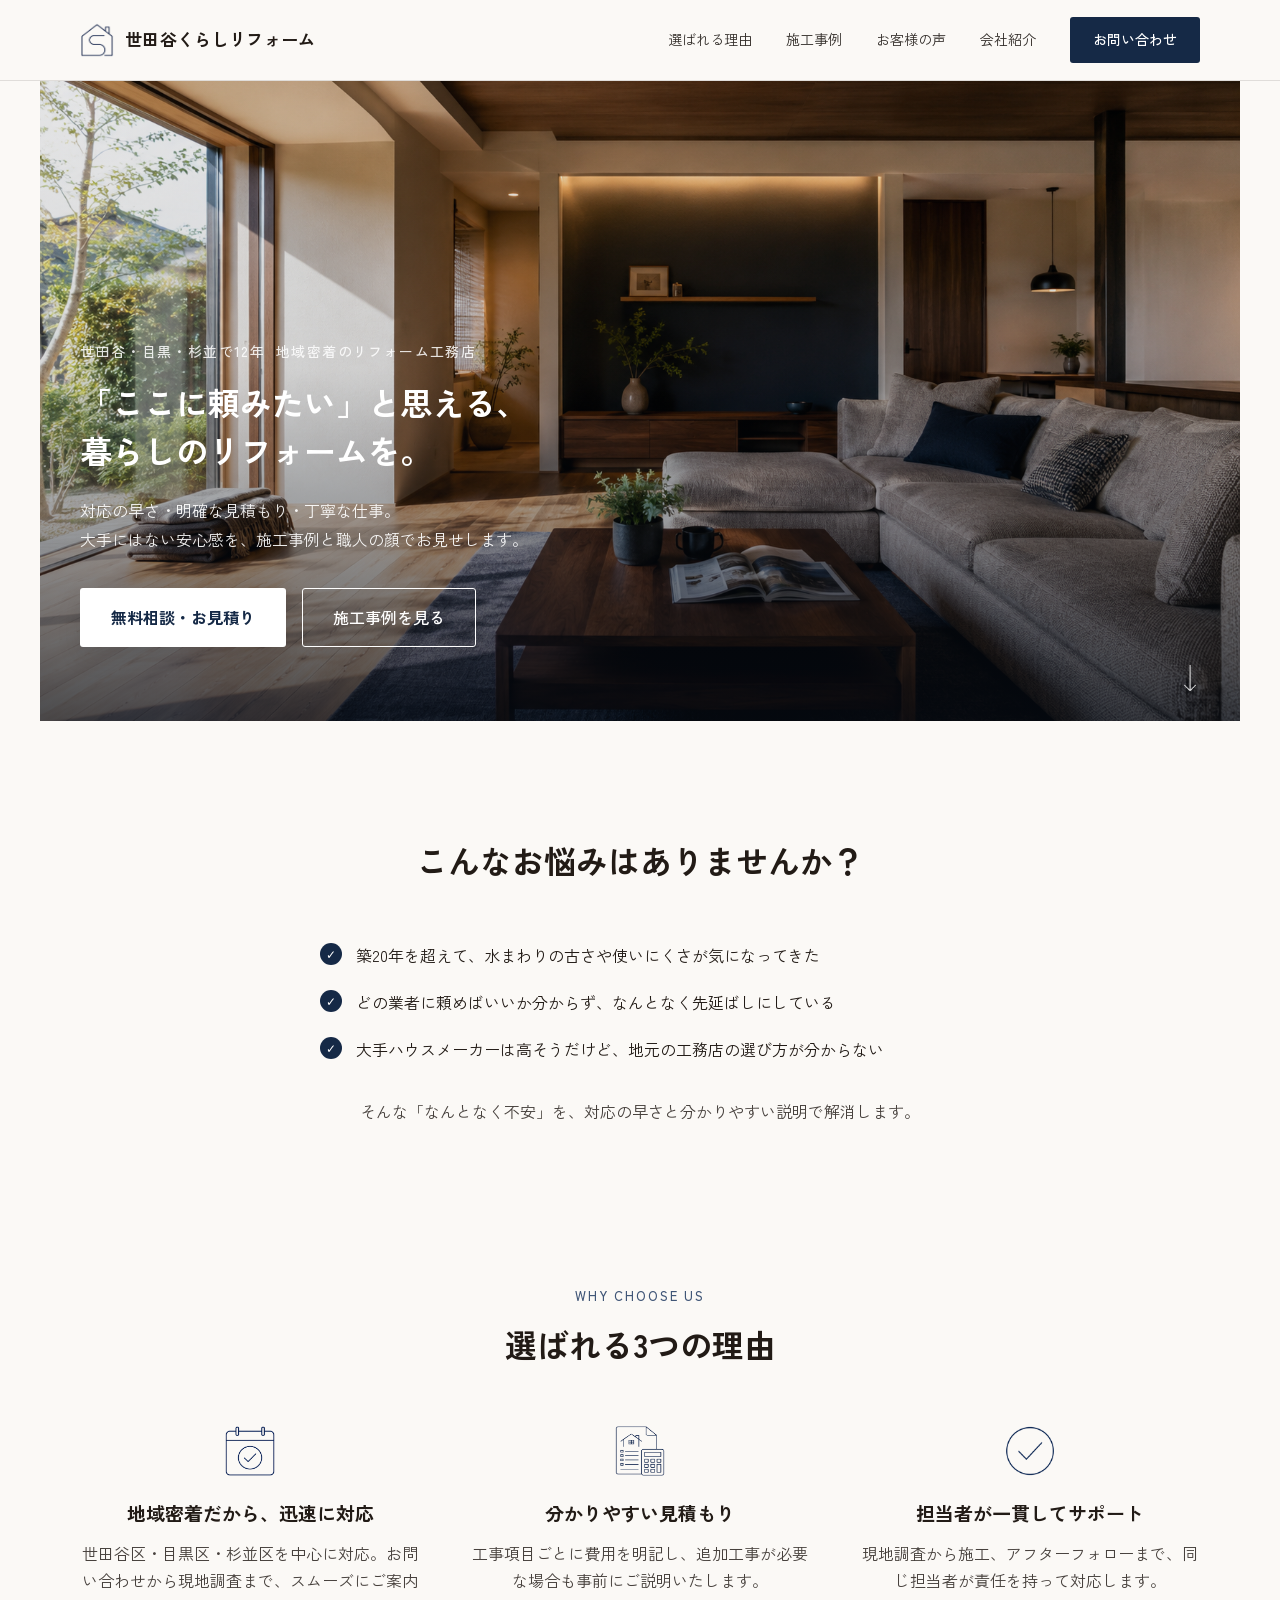
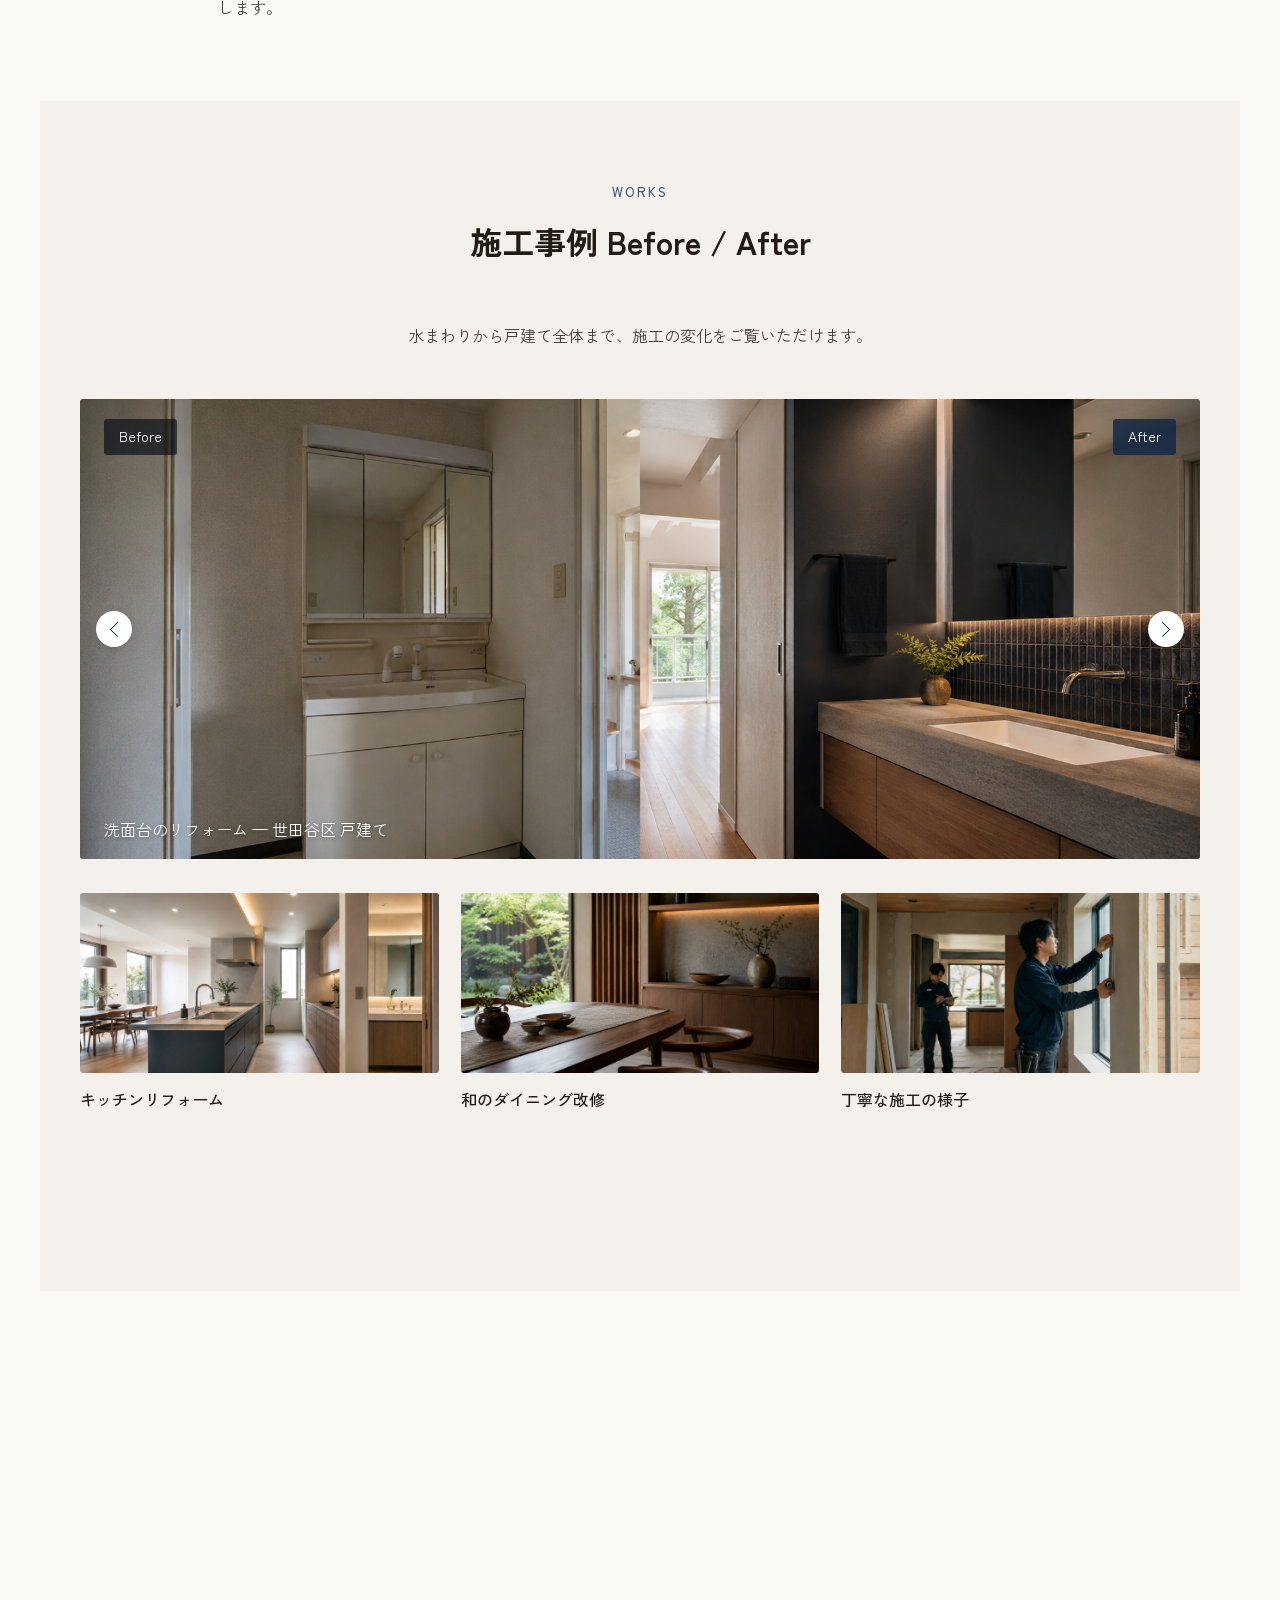
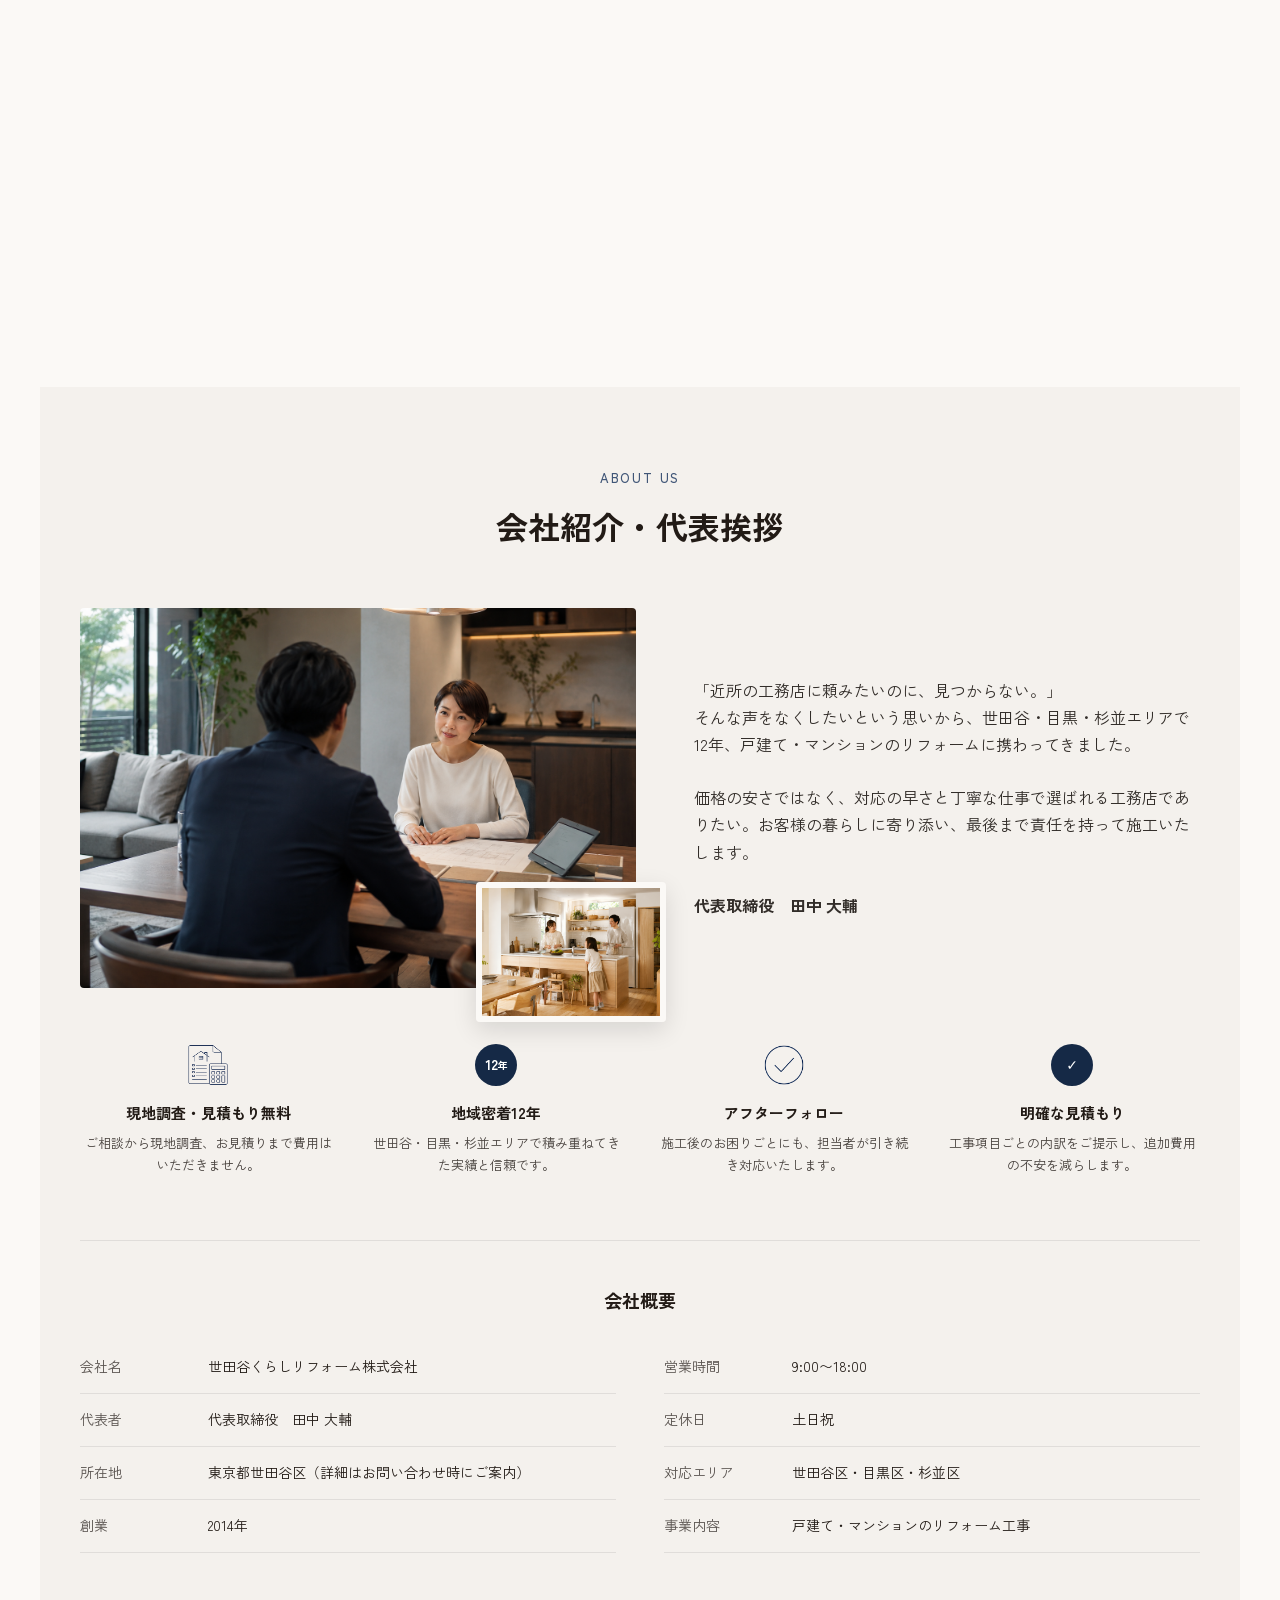
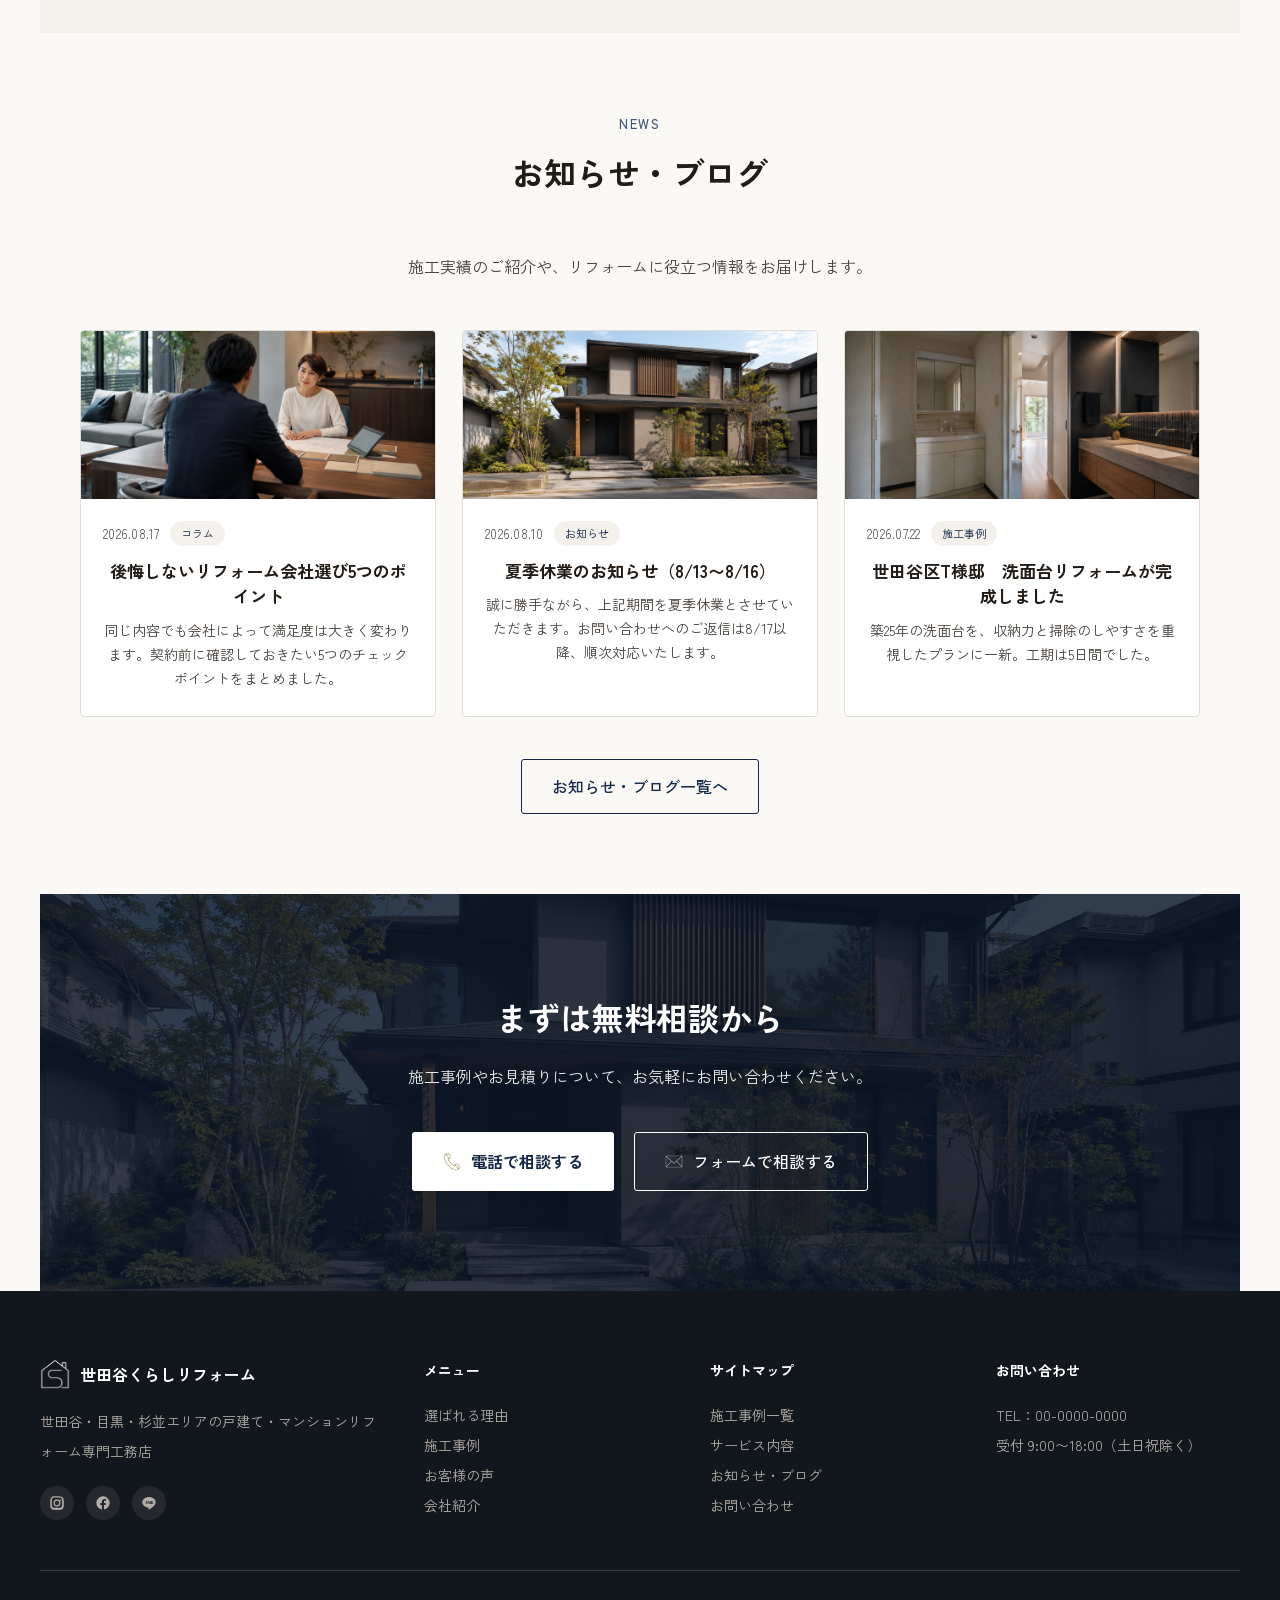
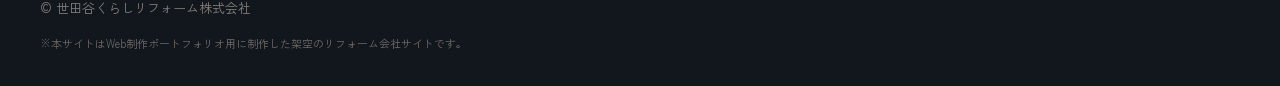
==== index.html @ f4ac8269 "世田谷くらしリフォーム デモサイト 初回コミット 静的HTML/CSS/JSサイト。トップ・施工事例（一覧/詳細3件）・サービス内容・ お知らせブログ（WordPressヘッドレスCMS連携、デモモー" ====
<!DOCTYPE html>
<html lang="ja">
<head>
<meta charset="utf-8">
<meta name="viewport" content="width=device-width, initial-scale=1">
<title>世田谷くらしリフォーム｜世田谷・目黒・杉並の地域密着リフォーム工務店</title>
<meta name="description" content="世田谷・目黒・杉並エリアで12年、戸建て・マンションのリフォームを手がける地域密着の工務店。対応の早さ・明確な見積もり・丁寧な仕事で「ここに頼みたい」と思われるリフォームをお届けします。">
<link rel="canonical" href="https://setagaya-kurashi-reform-demo.example/">
<meta property="og:type" content="website">
<meta property="og:title" content="世田谷くらしリフォーム｜世田谷・目黒・杉並の地域密着リフォーム工務店">
<meta property="og:description" content="対応の早さ・明確な見積もり・丁寧な仕事。世田谷・目黒・杉並エリアで12年の地域密着リフォーム工務店。">
<meta property="og:site_name" content="世田谷くらしリフォーム">
<meta property="og:image" content="assets/og-image.png">
<meta property="og:url" content="https://setagaya-kurashi-reform-demo.example/">
<meta property="og:locale" content="ja_JP">
<meta name="twitter:card" content="summary_large_image">
<link rel="icon" href="assets/favicon-32.png" type="image/png">
<link rel="apple-touch-icon" href="assets/apple-touch-icon.png">
<link rel="preconnect" href="https://fonts.googleapis.com">
<link rel="preconnect" href="https://fonts.gstatic.com" crossorigin>
<link href="https://fonts.googleapis.com/css2?family=Zen+Kaku+Gothic+New:wght@400;500;700&display=swap" rel="stylesheet">
<link rel="stylesheet" href="assets/css/style.css">
<!-- Google tag (gtag.js) — デモ用のプレースホルダー測定IDです。本番導入時は実際のGA4測定IDに差し替えてください -->
<script async src="https://www.googletagmanager.com/gtag/js?id=G-XXXXXXXXXX"></script>
<script>
  window.dataLayer = window.dataLayer || [];
  function gtag(){dataLayer.push(arguments);}
  gtag('js', new Date());
  gtag('config', 'G-XXXXXXXXXX');
</script>
</head>
<body>

<!-- ===== ヘッダー ===== -->
<header class="site-header">
  <div class="header-inner">
    <a class="brand" href="index.html" aria-label="世田谷くらしリフォーム トップへ">
      <img src="assets/img/logo.png" alt="" class="brand-logo">
      <span class="brand-name">世田谷くらしリフォーム</span>
    </a>
    <nav class="gnav" aria-label="グローバルナビゲーション">
      <a href="index.html#reasons">選ばれる理由</a>
      <a href="case.html">施工事例</a>
      <a href="index.html#voice">お客様の声</a>
      <a href="index.html#company">会社紹介</a>
      <a class="btn btn-primary btn-sm" href="contact.html">お問い合わせ</a>
    </nav>
    <button type="button" class="menu-toggle" aria-label="メニューを開く" aria-expanded="false">
      <span></span><span></span><span></span>
    </button>
  </div>
</header>

<main>

  <!-- ===== ファーストビュー ===== -->
  <section class="hero">
    <img src="assets/img/hero.png" alt="リフォーム後の温かみのあるリビング" class="hero-img">
    <div class="hero-scrim"></div>
    <div class="hero-inner">
      <p class="eyebrow eyebrow-light">世田谷・目黒・杉並で12年&nbsp;&nbsp;地域密着のリフォーム工務店</p>
      <h1>「ここに頼みたい」と思える、<br>暮らしのリフォームを。</h1>
      <p class="hero-lead">対応の早さ・明確な見積もり・丁寧な仕事。<br>大手にはない安心感を、施工事例と職人の顔でお見せします。</p>
      <div class="hero-actions">
        <a href="contact.html" class="btn btn-onlight">無料相談・お見積り</a>
        <a href="#works" class="btn btn-outline-onlight">施工事例を見る</a>
      </div>
    </div>
    <a href="#reasons" class="hero-scroll" aria-label="次のセクションへ">
      <img src="assets/img/icon-arrow-down.png" alt="">
    </a>
  </section>

  <!-- ===== よくあるお悩み ===== -->
  <section class="section section-center">
    <p class="eyebrow reveal">CONCERN</p>
    <h2 class="reveal">こんなお悩みはありませんか？</h2>
    <div class="concern-list reveal reveal-1">
      <div class="concern-item"><span class="concern-check">✓</span>築20年を超えて、水まわりの古さや使いにくさが気になってきた</div>
      <div class="concern-item"><span class="concern-check">✓</span>どの業者に頼めばいいか分からず、なんとなく先延ばしにしている</div>
      <div class="concern-item"><span class="concern-check">✓</span>大手ハウスメーカーは高そうだけど、地元の工務店の選び方が分からない</div>
    </div>
    <p class="concern-lead reveal reveal-2">そんな「なんとなく不安」を、対応の早さと分かりやすい説明で解消します。</p>
  </section>

  <!-- ===== 選ばれる3つの理由 ===== -->
  <section id="reasons" class="section section-center">
    <p class="eyebrow reveal">WHY CHOOSE US</p>
    <h2 class="reveal">選ばれる3つの理由</h2>
    <div class="reasons-grid">
      <div class="reason-card reveal reveal-1">
        <img src="assets/img/icon-speed.png" alt="" class="reason-icon">
        <h3>地域密着だから、迅速に対応</h3>
        <p>世田谷区・目黒区・杉並区を中心に対応。お問い合わせから現地調査まで、スムーズにご案内します。</p>
      </div>
      <div class="reason-card reveal reveal-2">
        <img src="assets/img/icon-estimate.png" alt="" class="reason-icon">
        <h3>分かりやすい見積もり</h3>
        <p>工事項目ごとに費用を明記し、追加工事が必要な場合も事前にご説明いたします。</p>
      </div>
      <div class="reason-card reveal reveal-3">
        <img src="assets/img/icon-quality.png" alt="" class="reason-icon">
        <h3>担当者が一貫してサポート</h3>
        <p>現地調査から施工、アフターフォローまで、同じ担当者が責任を持って対応します。</p>
      </div>
    </div>
  </section>

  <!-- ===== 施工事例 Before/After ===== -->
  <section id="works" class="section section-center section-alt">
    <p class="eyebrow reveal">WORKS</p>
    <h2 class="reveal">施工事例 Before / After</h2>
    <p class="section-lead reveal">水まわりから戸建て全体まで、施工の変化をご覧いただけます。</p>

    <div class="compare reveal">
      <img src="assets/img/before-after.png" alt="洗面所のBefore/After施工事例" class="compare-img">
      <span class="compare-tag compare-tag--before">Before</span>
      <span class="compare-tag compare-tag--after">After</span>
      <button type="button" class="compare-nav compare-nav--prev" aria-label="前の事例へ">
        <img src="assets/img/icon-nav-prev.png" alt="">
      </button>
      <button type="button" class="compare-nav compare-nav--next" aria-label="次の事例へ">
        <img src="assets/img/icon-nav-next.png" alt="">
      </button>
      <p class="compare-caption">洗面台のリフォーム — 世田谷区 戸建て</p>
    </div>

    <div class="cases-grid">
      <div class="case-card reveal reveal-1">
        <img src="assets/img/case-kitchen.png" alt="キッチン施工事例">
        <p>キッチンリフォーム</p>
      </div>
      <div class="case-card reveal reveal-2">
        <img src="assets/img/case-dining.png" alt="ダイニング施工事例">
        <p>和のダイニング改修</p>
      </div>
      <div class="case-card reveal reveal-3">
        <img src="assets/img/case-craftsmen.png" alt="施工中の職人の様子">
        <p>丁寧な施工の様子</p>
      </div>
    </div>

    <div class="section-cta reveal">
      <a href="case.html" class="btn btn-outline">施工事例をもっと見る</a>
    </div>
  </section>

  <!-- ===== お客様の声 ===== -->
  <section id="voice" class="section section-center">
    <p class="eyebrow reveal">VOICE</p>
    <h2 class="reveal">お客様の声</h2>
    <div class="voice-grid">
      <blockquote class="voice-card reveal reveal-1">
        <img src="assets/img/before-after.png" alt="世田谷区M様邸の施工の様子" class="voice-photo">
        <div class="voice-card-body">
          <span class="voice-avatar">M</span>
          <p class="voice-text">「対応が早くて、その日のうちに現地調査に来てもらえました。安心してお任せできました。」</p>
          <footer class="voice-author">世田谷区 M様（戸建て・水まわり）</footer>
        </div>
      </blockquote>
      <blockquote class="voice-card reveal reveal-2">
        <img src="assets/img/case-kitchen.png" alt="目黒区K様邸の施工の様子" class="voice-photo">
        <div class="voice-card-body">
          <span class="voice-avatar">K</span>
          <p class="voice-text">「見積もりの内訳が明確で、追加費用の不安がなかったのが良かったです。」</p>
          <footer class="voice-author">目黒区 K様（マンション・キッチン）</footer>
        </div>
      </blockquote>
      <blockquote class="voice-card reveal reveal-3">
        <img src="assets/img/company-family.png" alt="杉並区T様邸の施工の様子" class="voice-photo">
        <div class="voice-card-body">
          <span class="voice-avatar">T</span>
          <p class="voice-text">「職人さんが最後まで丁寧で、仕上がりにとても満足しています。」</p>
          <footer class="voice-author">杉並区 T様（戸建て・全面改修）</footer>
        </div>
      </blockquote>
    </div>
  </section>

  <!-- ===== 会社紹介・代表挨拶 ===== -->
  <section id="company" class="section section-alt">
    <p class="eyebrow eyebrow-center reveal">ABOUT US</p>
    <h2 class="h2-center reveal">会社紹介・代表挨拶</h2>
    <div class="company-grid">
      <div class="company-media reveal">
        <img src="assets/img/company-consult.png" alt="代表とお客様の打ち合わせ風景" class="company-img-main">
        <img src="assets/img/company-family.png" alt="リフォーム後の暮らしの様子" class="company-img-sub">
      </div>
      <div class="company-copy reveal reveal-1">
        <p>「近所の工務店に頼みたいのに、見つからない。」<br>そんな声をなくしたいという思いから、世田谷・目黒・杉並エリアで12年、戸建て・マンションのリフォームに携わってきました。</p>
        <p>価格の安さではなく、対応の早さと丁寧な仕事で選ばれる工務店でありたい。お客様の暮らしに寄り添い、最後まで責任を持って施工いたします。</p>
        <p class="company-signature">代表取締役　田中 大輔</p>
      </div>
    </div>

    <div class="trust-grid">
      <div class="trust-item reveal reveal-1">
        <img src="assets/img/icon-estimate.png" alt="" class="trust-icon">
        <h3>現地調査・見積もり無料</h3>
        <p>ご相談から現地調査、お見積りまで費用はいただきません。</p>
      </div>
      <div class="trust-item reveal reveal-2">
        <div class="trust-badge">12<span style="font-size:10px;">年</span></div>
        <h3>地域密着12年</h3>
        <p>世田谷・目黒・杉並エリアで積み重ねてきた実績と信頼です。</p>
      </div>
      <div class="trust-item reveal reveal-3">
        <img src="assets/img/icon-quality.png" alt="" class="trust-icon">
        <h3>アフターフォロー</h3>
        <p>施工後のお困りごとにも、担当者が引き続き対応いたします。</p>
      </div>
      <div class="trust-item reveal reveal-1">
        <div class="trust-badge">✓</div>
        <h3>明確な見積もり</h3>
        <p>工事項目ごとの内訳をご提示し、追加費用の不安を減らします。</p>
      </div>
    </div>

    <div class="company-facts">
      <p class="company-facts-title reveal">会社概要</p>
      <div class="company-facts-grid reveal reveal-1">
        <div>
          <div class="fact-row"><span class="fact-label">会社名</span><span class="fact-value">世田谷くらしリフォーム株式会社</span></div>
          <div class="fact-row"><span class="fact-label">代表者</span><span class="fact-value">代表取締役　田中 大輔</span></div>
          <div class="fact-row"><span class="fact-label">所在地</span><span class="fact-value">東京都世田谷区（詳細はお問い合わせ時にご案内）</span></div>
          <div class="fact-row"><span class="fact-label">創業</span><span class="fact-value">2014年</span></div>
        </div>
        <div>
          <div class="fact-row"><span class="fact-label">営業時間</span><span class="fact-value">9:00〜18:00</span></div>
          <div class="fact-row"><span class="fact-label">定休日</span><span class="fact-value">土日祝</span></div>
          <div class="fact-row"><span class="fact-label">対応エリア</span><span class="fact-value">世田谷区・目黒区・杉並区</span></div>
          <div class="fact-row"><span class="fact-label">事業内容</span><span class="fact-value">戸建て・マンションのリフォーム工事</span></div>
        </div>
      </div>
    </div>
  </section>

  <!-- ===== お知らせ・ブログ ===== -->
  <section id="blog" class="section section-center">
    <p class="eyebrow reveal">NEWS</p>
    <h2 class="reveal">お知らせ・ブログ</h2>
    <p class="section-lead reveal">施工実績のご紹介や、リフォームに役立つ情報をお届けします。</p>
    <div class="blog-grid" data-wp-list data-limit="3" data-prerendered="true">
      <a class="blog-card reveal reveal-1" href="post.html?slug=reform-company-selection-5-points">
        <div class="blog-card-thumb"><img src="assets/img/company-consult.png" alt="" loading="lazy"></div>
        <div class="blog-card-body">
          <div class="blog-meta"><span class="blog-date">2026.08.17</span><span class="blog-category">コラム</span></div>
          <h3>後悔しないリフォーム会社選び5つのポイント</h3>
          <p>同じ内容でも会社によって満足度は大きく変わります。契約前に確認しておきたい5つのチェックポイントをまとめました。</p>
        </div>
      </a>
      <a class="blog-card reveal reveal-2" href="post.html?slug=summer-holiday-2026">
        <div class="blog-card-thumb"><img src="assets/img/cta-exterior.png" alt="" loading="lazy"></div>
        <div class="blog-card-body">
          <div class="blog-meta"><span class="blog-date">2026.08.10</span><span class="blog-category">お知らせ</span></div>
          <h3>夏季休業のお知らせ（8/13〜8/16）</h3>
          <p>誠に勝手ながら、上記期間を夏季休業とさせていただきます。お問い合わせへのご返信は8/17以降、順次対応いたします。</p>
        </div>
      </a>
      <a class="blog-card reveal reveal-3" href="post.html?slug=setagaya-washbasin-case">
        <div class="blog-card-thumb"><img src="assets/img/before-after.png" alt="" loading="lazy"></div>
        <div class="blog-card-body">
          <div class="blog-meta"><span class="blog-date">2026.07.22</span><span class="blog-category">施工事例</span></div>
          <h3>世田谷区T様邸　洗面台リフォームが完成しました</h3>
          <p>築25年の洗面台を、収納力と掃除のしやすさを重視したプランに一新。工期は5日間でした。</p>
        </div>
      </a>
    </div>
    <div class="section-cta reveal">
      <a href="blog.html" class="btn btn-outline">お知らせ・ブログ一覧へ</a>
    </div>
  </section>

  <!-- ===== お問い合わせCTA ===== -->
  <section id="contact-cta" class="cta">
    <img src="assets/img/cta-exterior.png" alt="施工実績のある住まいの外観" class="cta-img">
    <div class="cta-scrim"></div>
    <div class="cta-inner reveal">
      <h2>まずは無料相談から</h2>
      <p>施工事例やお見積りについて、お気軽にお問い合わせください。</p>
      <div class="cta-actions">
        <a href="tel:0000000000" class="btn btn-onlight">
          <img src="assets/img/icon-phone.png" alt="" class="btn-icon btn-icon--tint">電話で相談する
        </a>
        <a href="contact.html" class="btn btn-outline-onlight">
          <img src="assets/img/icon-mail.png" alt="" class="btn-icon btn-icon--white">フォームで相談する
        </a>
      </div>
    </div>
  </section>

</main>

<!-- ===== フッター ===== -->
<footer class="site-footer">
  <div class="footer-inner">
    <div class="footer-col footer-col--brand">
      <div class="footer-brand">
        <img src="assets/img/logo.png" alt="" class="footer-logo">
        <span>世田谷くらしリフォーム</span>
      </div>
      <p>世田谷・目黒・杉並エリアの戸建て・マンションリフォーム専門工務店</p>
      <div class="footer-social">
        <a href="#" aria-label="Instagram"><svg viewBox="0 0 24 24"><path d="M12 2c2.7 0 3.1 0 4.1.1 1.1 0 1.8.2 2.5.5.7.3 1.2.6 1.8 1.2.6.6.9 1.1 1.2 1.8.3.7.5 1.4.5 2.5.1 1 .1 1.4.1 4.1s0 3.1-.1 4.1c0 1.1-.2 1.8-.5 2.5-.3.7-.6 1.2-1.2 1.8-.6.6-1.1.9-1.8 1.2-.7.3-1.4.5-2.5.5-1 .1-1.4.1-4.1.1s-3.1 0-4.1-.1c-1.1 0-1.8-.2-2.5-.5-.7-.3-1.2-.6-1.8-1.2-.6-.6-.9-1.1-1.2-1.8-.3-.7-.5-1.4-.5-2.5C2 15.1 2 14.7 2 12s0-3.1.1-4.1c0-1.1.2-1.8.5-2.5.3-.7.6-1.2 1.2-1.8.6-.6 1.1-.9 1.8-1.2.7-.3 1.4-.5 2.5-.5C8.9 2 9.3 2 12 2zm0 1.8c-2.6 0-3 0-4 .1-.9 0-1.4.2-1.7.3-.4.2-.7.3-1 .6-.3.3-.5.6-.6 1-.1.3-.3.8-.3 1.7-.1 1-.1 1.3-.1 4s0 3 .1 4c0 .9.2 1.4.3 1.7.2.4.3.7.6 1 .3.3.6.5 1 .6.3.1.8.3 1.7.3 1 .1 1.3.1 4 .1s3 0 4-.1c.9 0 1.4-.2 1.7-.3.4-.2.7-.3 1-.6.3-.3.5-.6.6-1 .1-.3.3-.8.3-1.7.1-1 .1-1.3.1-4s0-3-.1-4c0-.9-.2-1.4-.3-1.7-.2-.4-.3-.7-.6-1-.3-.3-.6-.5-1-.6-.3-.1-.8-.3-1.7-.3-1-.1-1.3-.1-4-.1zm0 3a5.2 5.2 0 1 1 0 10.4A5.2 5.2 0 0 1 12 6.8zm0 1.8a3.4 3.4 0 1 0 0 6.8 3.4 3.4 0 0 0 0-6.8zm5.4-2a1.2 1.2 0 1 1 0 2.4 1.2 1.2 0 0 1 0-2.4z"/></svg></a>
        <a href="#" aria-label="Facebook"><svg viewBox="0 0 24 24"><path d="M22 12a10 10 0 1 0-11.6 9.9v-7H7.9V12h2.5V9.8c0-2.5 1.5-3.9 3.8-3.9 1.1 0 2.2.2 2.2.2v2.4h-1.3c-1.2 0-1.6.8-1.6 1.6V12h2.8l-.4 2.9h-2.4v7A10 10 0 0 0 22 12z"/></svg></a>
        <a href="#" aria-label="LINE"><svg viewBox="0 0 24 24"><path d="M12 3C6.5 3 2 6.6 2 11c0 3.9 3.5 7.2 8.3 7.9.3.1.8.2.9.5.1.3.1.7 0 1l-.1.9c0 .3-.2 1 .9.6 1.1-.4 5.9-3.5 8-6C21.4 13.7 22 12.4 22 11c0-4.4-4.5-8-10-8zm-4.7 5.9h1.2v4.6H7.3V8.9zm2.6 0h1.2l2.2 3v-3h1.1v4.6H13l-2.2-3v3H9.9V8.9zm5.4 0h3v1H16v.8h1.9v1H16v.8h2.3v1h-3.4V8.9z"/></svg></a>
      </div>
    </div>
    <div class="footer-col">
      <p class="footer-heading">メニュー</p>
      <p><a href="index.html#reasons">選ばれる理由</a><br><a href="case.html">施工事例</a><br><a href="index.html#voice">お客様の声</a><br><a href="index.html#company">会社紹介</a></p>
    </div>
    <div class="footer-col">
      <p class="footer-heading">サイトマップ</p>
      <p><a href="case.html">施工事例一覧</a><br><a href="services.html">サービス内容</a><br><a href="blog.html">お知らせ・ブログ</a><br><a href="contact.html">お問い合わせ</a></p>
    </div>
    <div class="footer-col">
      <p class="footer-heading">お問い合わせ</p>
      <p>TEL：00-0000-0000<br>受付 9:00〜18:00（土日祝除く）</p>
    </div>
  </div>
  <div class="footer-bottom">© 世田谷くらしリフォーム株式会社</div>
  <p class="demo-note">※本サイトはWeb制作ポートフォリオ用に制作した架空のリフォーム会社サイトです。</p>
</footer>

<div class="mobile-fixed-cta">
  <a href="tel:0000000000" class="btn btn-onlight">
    <img src="assets/img/icon-phone.png" alt="" class="btn-icon btn-icon--tint">電話で相談
  </a>
  <a href="contact.html" class="btn btn-primary">無料相談・見積もり</a>
</div>

<script src="assets/js/wp-config.js"></script>
<script src="assets/js/blog.js"></script>
<script src="assets/js/main.js"></script>
</body>
</html>
---- assets/css/style.css ----
:root {
  --bg: oklch(98.2% 0.004 75);
  --text: oklch(23% 0.014 60);
  --text-muted: oklch(38% 0.01 60);
  --text-muted-2: oklch(45% 0.01 60);
  --link: oklch(30% 0.06 258);
  --link-hover: oklch(40% 0.07 258);
  --accent: oklch(28% 0.06 258);
  --accent-label: oklch(45% 0.06 258);
  --section-alt-bg: oklch(96% 0.006 75);
  --border: oklch(90% 0.006 75);
  --footer-bg: oklch(20% 0.015 258);
  --footer-border: oklch(35% 0.01 258);
  --footer-text: oklch(85% 0.01 75);
  --footer-text-muted: oklch(70% 0.01 75);
  --footer-link: oklch(75% 0.01 75);
  --footer-bottom: oklch(60% 0.01 75);
  --max-width: 1200px;
  --ease: cubic-bezier(.22, .78, .3, 1);
}

* { box-sizing: border-box; }

html { scroll-behavior: smooth; scroll-padding-top: 76px; }

body {
  margin: 0;
  font-family: 'Zen Kaku Gothic New', system-ui, sans-serif;
  color: var(--text);
  background: var(--bg);
  font-size: 16px;
  line-height: 1.7;
}

body.nav-open { overflow: hidden; }

img { display: block; max-width: 100%; }

a { color: var(--link); text-decoration: none; transition: color .2s var(--ease); }
a:hover { color: var(--link-hover); }

h1, h2, h3, h4, p { margin: 0; }
h1, h2, h3, h4 { font-weight: 700; line-height: 1.45; }

main { max-width: var(--max-width); margin: 0 auto; background: var(--bg); }

.eyebrow {
  font-size: 13px;
  color: var(--accent-label);
  letter-spacing: .14em;
  font-weight: 500;
  margin: 0 0 14px;
}
.eyebrow-center { text-align: center; }
.eyebrow-light { color: #fff; letter-spacing: .1em; opacity: .85; margin-bottom: 14px; font-size: 14px; }

.btn {
  display: inline-flex;
  align-items: center;
  gap: 10px;
  padding: 15px 30px;
  border-radius: 3px;
  font-size: 16px;
  font-weight: 700;
  border: 1.5px solid transparent;
  cursor: pointer;
  white-space: nowrap;
  transition: transform .25s var(--ease), box-shadow .25s var(--ease), background-color .2s var(--ease), color .2s var(--ease), border-color .2s var(--ease);
}
.btn:hover { transform: translateY(-2px); }
.btn-sm { padding: 10px 22px; font-size: 14px; font-weight: 500; }
.btn-primary { background: var(--accent); color: #fff; }
.btn-primary:hover { background: var(--link-hover); color: #fff; }
.btn-onlight { background: #fff; color: var(--accent); box-shadow: 0 10px 24px oklch(0% 0 0 / .1); }
.btn-onlight:hover { color: var(--accent); box-shadow: 0 14px 30px oklch(0% 0 0 / .16); }
.btn-outline-onlight { border-color: #fff; color: #fff; font-weight: 500; }
.btn-outline-onlight:hover { color: #fff; background: oklch(100% 0 0 / .1); }
.btn-outline { border-color: var(--accent); color: var(--accent); font-weight: 500; padding: 13px 30px; }
.btn-outline:hover { background: var(--accent); color: #fff; }
.btn-icon { width: 18px; }
.btn-icon--tint { filter: invert(15%) sepia(40%) saturate(1200%) hue-rotate(190deg); }
.btn-icon--white { filter: brightness(0) invert(1); }
.btn:disabled, .btn[aria-disabled="true"] { opacity: .5; cursor: not-allowed; transform: none; }

/* ===== ヘッダー ===== */
.site-header {
  position: sticky;
  top: 0;
  z-index: 30;
  background: oklch(98.2% 0.004 75 / .92);
  backdrop-filter: blur(6px);
  border-bottom: 1px solid var(--border);
  transition: box-shadow .25s var(--ease);
}
.site-header.is-scrolled { box-shadow: 0 6px 20px oklch(0% 0 0 / .05); }
.header-inner {
  max-width: var(--max-width);
  margin: 0 auto;
  display: flex;
  align-items: center;
  justify-content: space-between;
  padding: 17px 40px;
}
.brand { display: flex; align-items: center; gap: 11px; color: var(--text); min-width: 0; }
.brand-logo { width: 34px; height: 34px; flex-shrink: 0; }
.brand-name { font-size: 17px; font-weight: 700; letter-spacing: .02em; white-space: nowrap; }
.gnav { display: flex; align-items: center; gap: 34px; flex-shrink: 0; }
.gnav a:not(.btn) { font-size: 14px; color: oklch(30% 0.01 60); position: relative; padding: 4px 0; }
.gnav a:not(.btn)::after {
  content: '';
  position: absolute;
  left: 0; right: 100%;
  bottom: 0;
  height: 1px;
  background: var(--accent);
  transition: right .25s var(--ease);
}
.gnav a:not(.btn):hover::after { right: 0; }
.gnav a.is-current { color: var(--accent); font-weight: 500; }
.gnav a.is-current::after { right: 0; }

/* ハンバーガーボタン（デスクトップでは非表示） */
.menu-toggle {
  display: none;
  width: 40px;
  height: 40px;
  border: none;
  background: none;
  padding: 0;
  cursor: pointer;
  flex-direction: column;
  justify-content: center;
  align-items: center;
  gap: 6px;
  flex-shrink: 0;
}
.menu-toggle span {
  display: block;
  width: 22px;
  height: 2px;
  background: var(--text);
  border-radius: 1px;
  transition: transform .3s var(--ease), opacity .3s var(--ease);
}
.menu-toggle.is-open span:nth-child(1) { transform: translateY(8px) rotate(45deg); }
.menu-toggle.is-open span:nth-child(2) { opacity: 0; }
.menu-toggle.is-open span:nth-child(3) { transform: translateY(-8px) rotate(-45deg); }

/* ===== ファーストビュー ===== */
.hero {
  position: relative;
  height: 640px;
  display: flex;
  align-items: flex-end;
  overflow: hidden;
}
.hero-img { position: absolute; inset: 0; width: 100%; height: 100%; object-fit: cover; }
.hero-scrim {
  position: absolute;
  inset: 0;
  background: linear-gradient(0deg, oklch(15% 0.02 258 / .72) 0%, oklch(15% 0.02 258 / .15) 55%, oklch(15% 0.02 258 / .1) 100%);
}
.hero-inner { position: relative; padding: 0 40px 74px; max-width: 680px; }
.hero-inner h1 { color: #fff; font-size: 32px; font-weight: 700; line-height: 1.5; margin: 0 0 22px; }
.hero-lead { color: #fff; font-size: 16px; line-height: 1.8; margin: 0 0 34px; opacity: .92; }
.hero-actions { display: flex; gap: 16px; }
.hero-scroll { position: absolute; bottom: 26px; right: 40px; }
.hero-scroll img { width: 20px; filter: brightness(0) invert(1); opacity: .85; animation: bob 2.2s ease-in-out infinite; }
@keyframes bob { 0%, 100% { transform: translateY(0); } 50% { transform: translateY(6px); } }

/* ===== 汎用セクション ===== */
.section { padding: 80px 40px; }
.section-center { text-align: center; }
.section-alt { background: var(--section-alt-bg); }
.section h2 { font-size: 32px; font-weight: 700; margin: 0 0 58px; }
.h2-center { text-align: center; }
.section-lead { font-size: 16px; color: var(--text-muted); margin: 0 0 50px; text-align: center; }
.section-cta { text-align: center; margin-top: 42px; }

/* ===== 下層ページ共通：ページヘッダー ===== */
.page-header {
  position: relative;
  padding: 64px 40px 56px;
  overflow: hidden;
  background: var(--accent);
}
.page-header-img { position: absolute; inset: 0; width: 100%; height: 100%; object-fit: cover; opacity: .34; }
.page-header-scrim { position: absolute; inset: 0; background: linear-gradient(100deg, oklch(20% 0.04 258 / .92) 20%, oklch(20% 0.04 258 / .68) 100%); }
.page-header-inner { position: relative; max-width: var(--max-width); margin: 0 auto; }
.breadcrumb { font-size: 13px; color: oklch(85% 0.02 258); margin: 0 0 18px; }
.breadcrumb a { color: oklch(85% 0.02 258); }
.breadcrumb a:hover { color: #fff; }
.page-header h1 { color: #fff; font-size: 30px; margin: 0 0 14px; }
.page-header p { color: oklch(92% 0.01 258); font-size: 15px; max-width: 560px; line-height: 1.8; }

/* ===== 選ばれる3つの理由 ===== */
.reasons-grid { display: grid; grid-template-columns: repeat(3, 1fr); gap: 50px; }
.reason-icon { width: 52px; height: 52px; margin: 0 auto 22px; }
.reason-card h3 { font-size: 19px; font-weight: 700; margin: 0 0 13px; }
.reason-card p { font-size: 16px; color: var(--text-muted); }

/* ===== 施工事例（トップページの比較） ===== */
.compare { position: relative; border-radius: 3px; overflow: hidden; margin-bottom: 16px; }
.compare-img { width: 100%; height: 460px; object-fit: cover; }
.compare-tag {
  position: absolute;
  top: 20px;
  color: #fff;
  font-size: 14px;
  padding: 6px 15px;
  border-radius: 3px;
}
.compare-tag--before { left: 24px; background: oklch(15% 0.02 258 / .65); }
.compare-tag--after { right: 24px; background: oklch(28% 0.06 258 / .85); }
.compare-nav {
  position: absolute;
  top: 50%;
  transform: translateY(-50%);
  width: 36px;
  height: 36px;
  border-radius: 50%;
  border: none;
  background: #fff;
  display: flex;
  align-items: center;
  justify-content: center;
  box-shadow: 0 2px 8px oklch(0% 0 0 / .15);
  cursor: pointer;
  padding: 0;
  transition: transform .2s var(--ease);
}
.compare-nav:hover { transform: translateY(-50%) scale(1.08); }
.compare-nav--prev { left: 16px; }
.compare-nav--next { right: 16px; }
.compare-nav img { width: 14px; }
.compare-caption {
  position: absolute;
  bottom: 16px;
  left: 24px;
  color: #fff;
  font-size: 16px;
  text-shadow: 0 1px 4px oklch(0% 0 0 / .4);
}
.cases-grid { display: grid; grid-template-columns: repeat(3, 1fr); gap: 22px; margin-top: 34px; text-align: left; }
.case-card img { width: 100%; height: 180px; object-fit: cover; border-radius: 3px; margin-bottom: 13px; }
.case-card p { font-size: 16px; font-weight: 500; }

/* ===== 施工事例一覧ページ（ギャラリー＋フィルター） ===== */
.case-filter {
  display: flex;
  flex-wrap: wrap;
  align-items: center;
  gap: 14px;
  padding: 26px 28px;
  background: var(--section-alt-bg);
  border-radius: 4px;
  margin-bottom: 46px;
}
.case-filter-field { display: flex; flex-direction: column; gap: 6px; }
.case-filter-field label { font-size: 12px; color: var(--text-muted-2); letter-spacing: .04em; }
.case-filter-field select {
  appearance: none;
  font-family: inherit;
  font-size: 14px;
  color: var(--text);
  background: #fff url('data:image/svg+xml;utf8,<svg xmlns="http://www.w3.org/2000/svg" width="10" height="6"><path d="M0 0l5 6 5-6z" fill="%23334"/></svg>') no-repeat right 14px center;
  border: 1px solid var(--border);
  border-radius: 3px;
  padding: 10px 34px 10px 14px;
  min-width: 168px;
  cursor: pointer;
}
.case-filter-field select:focus { outline: 2px solid var(--accent); outline-offset: 1px; }
.case-filter-reset {
  margin-left: auto;
  align-self: flex-end;
  border: none;
  background: none;
  color: var(--accent-label);
  font-size: 13px;
  text-decoration: underline;
  cursor: pointer;
  padding: 10px 0;
}
.case-gallery { display: grid; grid-template-columns: repeat(3, 1fr); gap: 30px 26px; }
.case-gallery .case-card {
  border: 1px solid var(--border);
  border-radius: 4px;
  overflow: hidden;
  background: #fff;
  transition: box-shadow .3s var(--ease), transform .3s var(--ease);
}
.case-gallery .case-card:hover { box-shadow: 0 18px 36px oklch(0% 0 0 / .08); transform: translateY(-3px); }
.case-gallery .case-card img { height: 200px; margin-bottom: 0; }
.case-card-body { padding: 20px 22px 24px; }
.case-card-body p { margin-bottom: 0 !important; font-size: 16px; font-weight: 700; margin: 0 0 10px !important; }
.case-tags { display: flex; flex-wrap: wrap; gap: 8px; }
.case-tag {
  font-size: 12px;
  color: var(--accent-label);
  background: var(--section-alt-bg);
  border-radius: 100px;
  padding: 4px 12px;
}
.case-detail-link {
  display: inline-flex;
  align-items: center;
  gap: 6px;
  margin-top: 16px;
  font-size: 13px;
  font-weight: 500;
  color: var(--accent);
}
.case-card:has(.case-detail-link):hover { box-shadow: 0 18px 36px oklch(0% 0 0 / .08); transform: translateY(-3px); }
.case-empty { text-align: center; padding: 60px 20px; color: var(--text-muted); font-size: 15px; }

/* ===== お客様の声 ===== */
.voice-grid { display: grid; grid-template-columns: repeat(3, 1fr); gap: 32px; }
.voice-card {
  margin: 0;
  border: 1px solid var(--border);
  border-radius: 4px;
  padding: 34px 26px;
  text-align: left;
}
.voice-avatar {
  display: flex;
  align-items: center;
  justify-content: center;
  width: 44px;
  height: 44px;
  border-radius: 50%;
  background: oklch(90% 0.03 258);
  color: var(--accent);
  font-weight: 700;
  margin-bottom: 18px;
}
.voice-text { font-size: 16px; margin: 0 0 18px; }
.voice-author { font-size: 14px; color: var(--text-muted-2); font-style: normal; }

/* ===== 会社紹介 ===== */
.company-grid { display: grid; grid-template-columns: 1.1fr 1fr; gap: 58px; align-items: center; }
.company-media { position: relative; }
.company-img-main { width: 100%; height: 380px; object-fit: cover; border-radius: 4px; }
.company-img-sub {
  position: absolute;
  bottom: -34px;
  right: -30px;
  width: 190px;
  height: 140px;
  object-fit: cover;
  border-radius: 4px;
  border: 6px solid var(--bg);
  box-shadow: 0 8px 24px oklch(0% 0 0 / .12);
}
.company-copy p { font-size: 16px; color: oklch(30% 0.01 60); margin: 0 0 26px; }
.company-signature { font-size: 17px; font-weight: 700; margin: 0 !important; }

/* ===== サービス内容ページ ===== */
.services-grid { display: grid; grid-template-columns: repeat(3, 1fr); gap: 28px; }
.service-card {
  border: 1px solid var(--border);
  border-radius: 4px;
  overflow: hidden;
  background: #fff;
  transition: box-shadow .3s var(--ease), transform .3s var(--ease);
}
.service-card:hover { box-shadow: 0 18px 36px oklch(0% 0 0 / .08); transform: translateY(-3px); }
.service-card img { height: 168px; object-fit: cover; }
.service-card-body { padding: 24px 24px 28px; }
.service-card-body h3 { font-size: 18px; margin: 0 0 10px; }
.service-card-body p { font-size: 15px; color: var(--text-muted); }
.service-note {
  margin-top: 54px;
  background: var(--section-alt-bg);
  border-radius: 4px;
  padding: 34px 38px;
  display: flex;
  gap: 24px;
  align-items: center;
  flex-wrap: wrap;
}
.service-note p { font-size: 15px; color: var(--text-muted); flex: 1; min-width: 240px; }

/* ===== お知らせ・ブログページ（WordPress連携） ===== */
.blog-grid { display: grid; grid-template-columns: repeat(3, 1fr); gap: 30px 26px; }
.blog-card {
  display: block;
  color: var(--text);
  border: 1px solid var(--border);
  border-radius: 4px;
  overflow: hidden;
  background: #fff;
  transition: box-shadow .3s var(--ease), transform .3s var(--ease);
}
.blog-card:hover { box-shadow: 0 18px 36px oklch(0% 0 0 / .08); transform: translateY(-3px); color: var(--text); }
.blog-card-thumb { height: 168px; background: var(--section-alt-bg); }
.blog-card-thumb img { width: 100%; height: 100%; object-fit: cover; }
.blog-card-thumb-fallback {
  width: 100%; height: 100%;
  background: linear-gradient(135deg, var(--section-alt-bg) 0%, var(--border) 100%);
}
.blog-card-body { padding: 22px 22px 26px; }
.blog-meta { display: flex; align-items: center; gap: 10px; margin-bottom: 12px; }
.blog-date { font-size: 13px; color: var(--text-muted-2); letter-spacing: .02em; }
.blog-category {
  display: inline-flex;
  font-size: 11px;
  color: var(--accent);
  background: var(--section-alt-bg);
  border-radius: 100px;
  padding: 3px 11px;
}
.blog-card-body h3 { font-size: 17px; margin: 0 0 10px; line-height: 1.5; }
.blog-card-body p { font-size: 14px; color: var(--text-muted); }

.blog-pagination { display: flex; justify-content: center; gap: 10px; margin-top: 48px; }
.page-link {
  display: inline-flex;
  align-items: center;
  justify-content: center;
  width: 38px;
  height: 38px;
  border: 1px solid var(--border);
  border-radius: 3px;
  font-size: 14px;
  color: var(--text);
}
.page-link:hover { border-color: var(--accent); color: var(--accent); }
.page-link.is-current { background: var(--accent); border-color: var(--accent); color: #fff; }

.wp-loading, .wp-empty { text-align: center; padding: 60px 20px; color: var(--text-muted); font-size: 15px; grid-column: 1 / -1; }
.wp-error { text-align: center; padding: 60px 20px; color: oklch(48% 0.16 30); font-size: 14px; line-height: 1.8; grid-column: 1 / -1; background: oklch(96% 0.03 30); border-radius: 4px; }
.wp-error a { color: oklch(40% 0.16 30); text-decoration: underline; }

/* ===== 記事詳細ページ ===== */
.section-narrow { max-width: 760px; margin: 0 auto; padding: 64px 40px 20px; }
.post-breadcrumb { font-size: 13px; color: var(--text-muted-2); margin: 0 0 22px; }
.post-breadcrumb a { color: var(--text-muted-2); }
.post-breadcrumb a:hover { color: var(--link); }
.post-meta { display: flex; align-items: center; gap: 12px; margin-bottom: 16px; }
.post-title { font-size: 28px; line-height: 1.5; margin: 0 0 28px; }
.post-featured-img { width: 100%; height: auto; border-radius: 4px; margin-bottom: 36px; }
.post-content { font-size: 16px; line-height: 1.9; color: var(--text); }
.post-content p { margin: 0 0 24px; }
.post-content h2 { font-size: 22px; margin: 44px 0 18px; }
.post-content h3 { font-size: 18px; margin: 34px 0 14px; }
.post-content ul, .post-content ol { margin: 0 0 24px; padding-left: 1.4em; }
.post-content li { margin-bottom: 8px; }
.post-content img { width: 100%; height: auto; border-radius: 4px; margin: 12px 0 28px; }
.post-content blockquote {
  margin: 0 0 24px;
  padding: 4px 24px;
  border-left: 3px solid var(--accent);
  color: var(--text-muted);
}
.post-content a { text-decoration: underline; }
.post-back { margin-top: 48px; font-size: 14px; }

/* ===== お問い合わせページ ===== */
.contact-layout { display: grid; grid-template-columns: 1fr 1.3fr; gap: 64px; align-items: start; }
.contact-info { display: flex; flex-direction: column; gap: 30px; }
.contact-info-block { border: 1px solid var(--border); border-radius: 4px; padding: 26px 28px; }
.contact-info-block h3 { font-size: 15px; margin: 0 0 10px; }
.contact-info-block p { font-size: 15px; color: var(--text-muted); }
.contact-info-block .tel-number { font-size: 26px; font-weight: 700; color: var(--text); display: block; margin: 6px 0; }
.contact-info-block .tel-number:hover { color: var(--link); }

.contact-form { display: flex; flex-direction: column; gap: 22px; }
.form-row { display: flex; flex-direction: column; gap: 8px; }
.form-row label { font-size: 14px; font-weight: 500; }
.form-row .required { color: oklch(52% 0.18 30); font-size: 11px; margin-left: 6px; font-weight: 500; }
.form-row input,
.form-row select,
.form-row textarea {
  font-family: inherit;
  font-size: 15px;
  padding: 13px 16px;
  border: 1px solid var(--border);
  border-radius: 3px;
  background: #fff;
  color: var(--text);
}
.form-row input:focus,
.form-row select:focus,
.form-row textarea:focus { outline: 2px solid var(--accent); outline-offset: 1px; }
.form-row textarea { resize: vertical; min-height: 140px; }
.form-note { font-size: 13px; color: var(--text-muted-2); }
.form-note-result {
  font-size: 14px;
  color: var(--accent);
  background: var(--section-alt-bg);
  border-radius: 3px;
  padding: 16px 18px;
}
.contact-form .btn-primary { align-self: flex-start; margin-top: 6px; }

/* ===== お問い合わせCTA（トップページ） ===== */
.cta { position: relative; padding: 100px 40px; text-align: center; overflow: hidden; }
.cta-img { position: absolute; inset: 0; width: 100%; height: 100%; object-fit: cover; }
.cta-scrim { position: absolute; inset: 0; background: oklch(20% 0.04 258 / .82); }
.cta-inner { position: relative; }
.cta-inner h2 { color: #fff; font-size: 32px; margin: 0 0 22px; }
.cta-inner > p { color: #fff; font-size: 16px; opacity: .9; margin: 0 0 42px; }
.cta-actions { display: flex; gap: 20px; justify-content: center; }

/* ===== フッター ===== */
.site-footer { background: var(--footer-bg); color: var(--footer-text); padding: 68px 40px 34px; }
.footer-inner {
  max-width: var(--max-width);
  margin: 0 auto;
  display: grid;
  grid-template-columns: 1.4fr 1fr 1fr 1fr;
  gap: 42px;
  margin-bottom: 50px;
}
.footer-brand { display: flex; align-items: center; gap: 10px; margin-bottom: 17px; }
.footer-logo { width: 30px; height: 30px; filter: brightness(0) invert(1); }
.footer-brand span { font-size: 16px; font-weight: 700; color: #fff; }
.footer-col--brand p { font-size: 14px; color: var(--footer-text-muted); margin: 0; }
.footer-social { display: flex; gap: 12px; margin-top: 20px; }
.footer-social a {
  display: flex; align-items: center; justify-content: center;
  width: 34px; height: 34px; border-radius: 50%;
  background: oklch(100% 0 0 / .08); color: var(--footer-link);
  transition: background .2s var(--ease), color .2s var(--ease);
}
.footer-social a:hover { background: oklch(100% 0 0 / .16); color: #fff; }
.footer-social svg { width: 16px; height: 16px; fill: currentColor; }

/* ===== よくあるお悩み ===== */
.concern-list { max-width: 640px; margin: 0 auto; display: flex; flex-direction: column; gap: 18px; text-align: left; }
.concern-item { display: flex; gap: 14px; align-items: flex-start; font-size: 16px; color: var(--text); line-height: 1.8; }
.concern-check {
  flex-shrink: 0; width: 22px; height: 22px; margin-top: 2px; border-radius: 50%;
  background: var(--accent); color: #fff; display: flex; align-items: center; justify-content: center;
  font-size: 12px; font-weight: 700;
}
.concern-lead { text-align: center; font-size: 16px; color: var(--text-muted); margin: 34px 0 0; }

/* ===== お客様の声 写真つき ===== */
.voice-photo { width: 100%; height: 150px; object-fit: cover; border-radius: 4px 4px 0 0; margin: -1px -1px 0; display: block; }
.voice-card { padding: 0 0 34px; overflow: hidden; }
.voice-card-body { padding: 26px 24px 0; }
.footer-heading { font-size: 14px; font-weight: 700; color: #fff; margin: 0 0 17px; }
.footer-col p:not(.footer-heading) { font-size: 14px; line-height: 2.15; margin: 0; color: var(--footer-link); }
.footer-col a { color: var(--footer-link); }
.footer-bottom {
  max-width: var(--max-width);
  margin: 0 auto;
  border-top: 1px solid var(--footer-border);
  padding-top: 26px;
  font-size: 13px;
  color: var(--footer-bottom);
}
.demo-note {
  max-width: var(--max-width);
  margin: 14px auto 0;
  font-size: 11px;
  color: var(--footer-bottom);
  opacity: .8;
}

/* ===== 安心ポイント ===== */
.trust-grid { display: grid; grid-template-columns: repeat(4, 1fr); gap: 32px; margin-top: 56px; }
.trust-item { text-align: center; }
.trust-icon { width: 42px; height: 42px; margin: 0 auto 16px; }
.trust-badge {
  width: 42px; height: 42px; margin: 0 auto 16px;
  border-radius: 50%; background: var(--accent); color: #fff;
  display: flex; align-items: center; justify-content: center;
  font-weight: 700; font-size: 14px;
}
.trust-item h3 { font-size: 15px; margin: 0 0 8px; }
.trust-item p { font-size: 13px; color: var(--text-muted); line-height: 1.7; }

/* ===== 会社概要 ===== */
.company-facts { margin-top: 64px; border-top: 1px solid var(--border); padding-top: 44px; }
.company-facts-title { font-size: 18px; font-weight: 700; margin: 0 0 26px; text-align: center; }
.company-facts-grid { display: grid; grid-template-columns: 1fr 1fr; column-gap: 48px; }
.fact-row { display: flex; gap: 20px; padding: 14px 0; border-bottom: 1px solid var(--border); font-size: 14px; }
.fact-label { width: 108px; flex-shrink: 0; color: var(--text-muted-2); }
.fact-value { color: var(--text); }

/* ===== サービス価格 ===== */
.service-price { margin-top: 14px; font-size: 17px; font-weight: 700; color: var(--accent); }
.service-price-note { font-size: 12px; color: var(--text-muted-2); margin-top: 6px; font-weight: 400; line-height: 1.7; }
.price-disclaimer { margin: 30px 0 0; font-size: 13px; color: var(--text-muted-2); text-align: center; }

/* ===== 施工事例詳細ページ ===== */
.case-detail-tags { display: flex; gap: 10px; margin-top: 16px; flex-wrap: wrap; }
.case-tag--onlight { background: oklch(100% 0 0 / .16); color: #fff; }

.before-after-grid { display: grid; grid-template-columns: 1fr 1fr; gap: 22px; margin-bottom: 60px; }
.ba-panel { border-radius: 4px; overflow: hidden; border: 1px solid var(--border); background: #fff; }
.ba-panel-photo { height: 320px; }
.ba-panel-photo img { width: 100%; height: 100%; object-fit: cover; }
.ba-panel-placeholder {
  height: 320px; display: flex; flex-direction: column; align-items: center; justify-content: center;
  background: var(--section-alt-bg); color: var(--text-muted-2); font-size: 13px; text-align: center;
  padding: 0 32px; gap: 10px; line-height: 1.8;
}
.ba-panel-label {
  padding: 13px 18px; font-size: 13px; font-weight: 700; letter-spacing: .06em;
  color: var(--accent-label); border-top: 1px solid var(--border);
}
.ba-compare { grid-column: 1 / -1; }

.spec-grid { display: grid; grid-template-columns: 1fr 1fr; border-top: 1px solid var(--border); margin-bottom: 60px; }
.spec-row { display: flex; justify-content: space-between; gap: 16px; padding: 16px 4px; border-bottom: 1px solid var(--border); font-size: 14px; }
.spec-row:nth-child(odd) { padding-right: 28px; }
.spec-row:nth-child(even) { padding-left: 28px; }
.spec-label { color: var(--text-muted-2); flex-shrink: 0; }
.spec-value { color: var(--text); text-align: right; font-weight: 500; }

.case-narrative { margin-bottom: 48px; }
.case-narrative h2 { font-size: 20px; margin: 0 0 14px; }
.case-narrative p { font-size: 15px; line-height: 1.9; color: var(--text-muted); }
.case-narrative img { width: 100%; height: 320px; object-fit: cover; border-radius: 4px; margin-top: 20px; }
.case-narrative-caption { font-size: 12px; color: var(--text-muted-2); margin-top: 8px; }

.staff-comment {
  display: flex; gap: 20px; align-items: flex-start;
  background: var(--section-alt-bg); border-radius: 4px; padding: 32px 34px; margin-top: 60px;
}
.staff-comment-avatar {
  width: 48px; height: 48px; border-radius: 50%; background: var(--accent); color: #fff;
  display: flex; align-items: center; justify-content: center; font-weight: 700; flex-shrink: 0;
}
.staff-comment-label { font-size: 12px; color: var(--accent-label); letter-spacing: .06em; margin: 0 0 10px; }
.staff-comment-text { font-size: 15px; line-height: 1.9; color: var(--text); margin: 0 0 12px; }
.staff-comment-name { font-size: 13px; color: var(--text-muted-2); }

/* ===== お問い合わせフォーム レイアウト調整 ===== */
.form-grid-2 { display: grid; grid-template-columns: 1fr 1fr; gap: 22px; }
.form-optional { color: var(--text-muted-2); font-size: 11px; margin-left: 6px; font-weight: 400; }

/* ===== モバイル固定CTA ===== */
.mobile-fixed-cta { display: none; }

/* ===== スクロール フェードインアップ ===== */
.reveal {
  opacity: 0;
  transform: translateY(28px);
  transition: opacity .7s var(--ease), transform .7s var(--ease);
}
.reveal.is-visible { opacity: 1; transform: translateY(0); }
.reveal-1.is-visible { transition-delay: .08s; }
.reveal-2.is-visible { transition-delay: .16s; }
.reveal-3.is-visible { transition-delay: .24s; }
.reveal-4.is-visible { transition-delay: .32s; }
.reveal-5.is-visible { transition-delay: .4s; }

@media (prefers-reduced-motion: reduce) {
  html { scroll-behavior: auto; }
  .reveal { opacity: 1; transform: none; transition: none; }
  .hero-scroll img { animation: none; }
}

/* ===== レスポンシブ ===== */
@media (max-width: 960px) {
  .reasons-grid, .voice-grid, .cases-grid, .case-gallery, .services-grid, .blog-grid { grid-template-columns: repeat(2, 1fr); }
  .footer-inner { grid-template-columns: 1fr 1fr; }
  .company-grid { grid-template-columns: 1fr; }
  .company-media { margin-bottom: 58px; }
  .contact-layout { grid-template-columns: 1fr; gap: 46px; }
  .trust-grid { grid-template-columns: repeat(2, 1fr); row-gap: 40px; }
  .company-facts-grid { grid-template-columns: 1fr; }
}

@media (max-width: 768px) {
  .header-inner { padding: 14px 20px; }
  .brand-logo { width: 28px; height: 28px; }
  .brand-name { font-size: 15px; }

  .menu-toggle { display: flex; }
  .gnav {
    position: fixed;
    top: 65px;
    left: 0;
    right: 0;
    flex-direction: column;
    align-items: stretch;
    gap: 0;
    background: var(--bg);
    border-bottom: 1px solid var(--border);
    max-height: 0;
    overflow: hidden;
    opacity: 0;
    transition: max-height .38s var(--ease), opacity .28s var(--ease);
    z-index: 25;
  }
  .gnav.is-open { max-height: 420px; opacity: 1; box-shadow: 0 16px 30px oklch(0% 0 0 / .08); }
  .gnav a:not(.btn) {
    padding: 18px 24px;
    border-bottom: 1px solid var(--border);
    font-size: 15px;
  }
  .gnav a:not(.btn)::after { display: none; }
  .gnav .btn-sm { margin: 18px 24px; justify-content: center; }

  .hero { height: 560px; }
  .hero-inner, .section, .cta, .site-footer, .page-header-inner, .page-header { padding-left: 20px; padding-right: 20px; }
  .hero-inner h1 { font-size: 26px; }
  .section { padding: 64px 20px; }
  .section h2 { font-size: 26px; margin-bottom: 44px; }
  .reasons-grid, .voice-grid, .cases-grid, .case-gallery, .services-grid, .blog-grid { grid-template-columns: 1fr; }
  .hero-actions, .cta-actions { flex-direction: column; }
  .compare-img { height: 280px; }
  .case-filter { flex-direction: column; align-items: stretch; }
  .case-filter-field select { min-width: 0; width: 100%; }
  .case-filter-reset { margin-left: 0; align-self: flex-start; }
  .blog-item { grid-template-columns: 1fr; gap: 8px; }
  .page-header { padding: 48px 20px 42px; }
  .page-header h1 { font-size: 24px; }

  .trust-grid { grid-template-columns: 1fr 1fr; gap: 28px 20px; margin-top: 44px; }
  .before-after-grid { grid-template-columns: 1fr; gap: 16px; }
  .ba-panel-photo, .ba-panel-placeholder { height: 240px; }
  .spec-grid { grid-template-columns: 1fr; }
  .spec-row:nth-child(odd), .spec-row:nth-child(even) { padding-left: 4px; padding-right: 4px; }
  .staff-comment { flex-direction: column; padding: 26px 24px; }
  .form-grid-2 { grid-template-columns: 1fr; gap: 20px; }

  body { padding-bottom: 76px; }
  .mobile-fixed-cta {
    display: flex;
    position: fixed;
    left: 0; right: 0; bottom: 0;
    z-index: 40;
    gap: 10px;
    padding: 10px 16px calc(10px + env(safe-area-inset-bottom));
    background: var(--footer-bg);
    box-shadow: 0 -6px 20px oklch(0% 0 0 / .18);
  }
  .mobile-fixed-cta a { flex: 1; justify-content: center; padding: 12px 10px; font-size: 14px; }
}

@media (max-width: 420px) {
  .footer-inner { grid-template-columns: 1fr; }
  .section h2 { font-size: 24px; }
  .trust-grid { grid-template-columns: 1fr 1fr; }
}
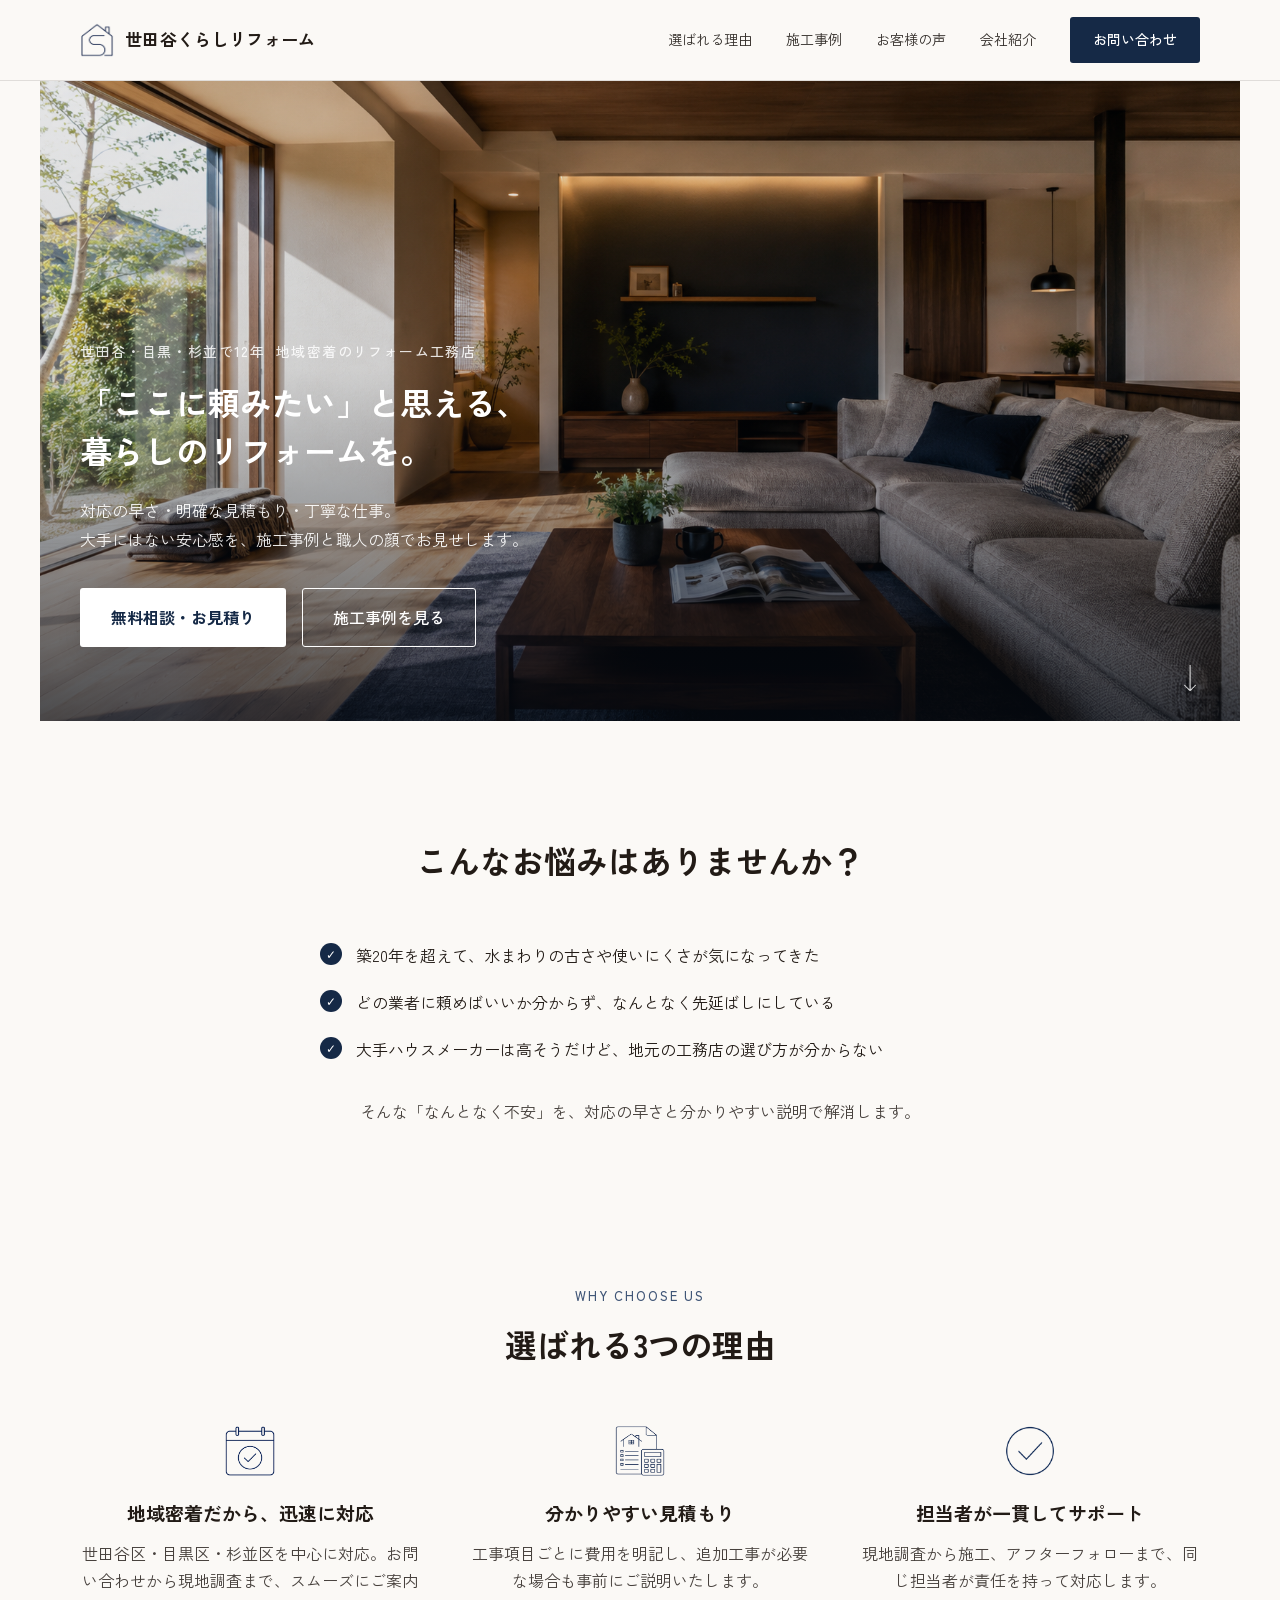
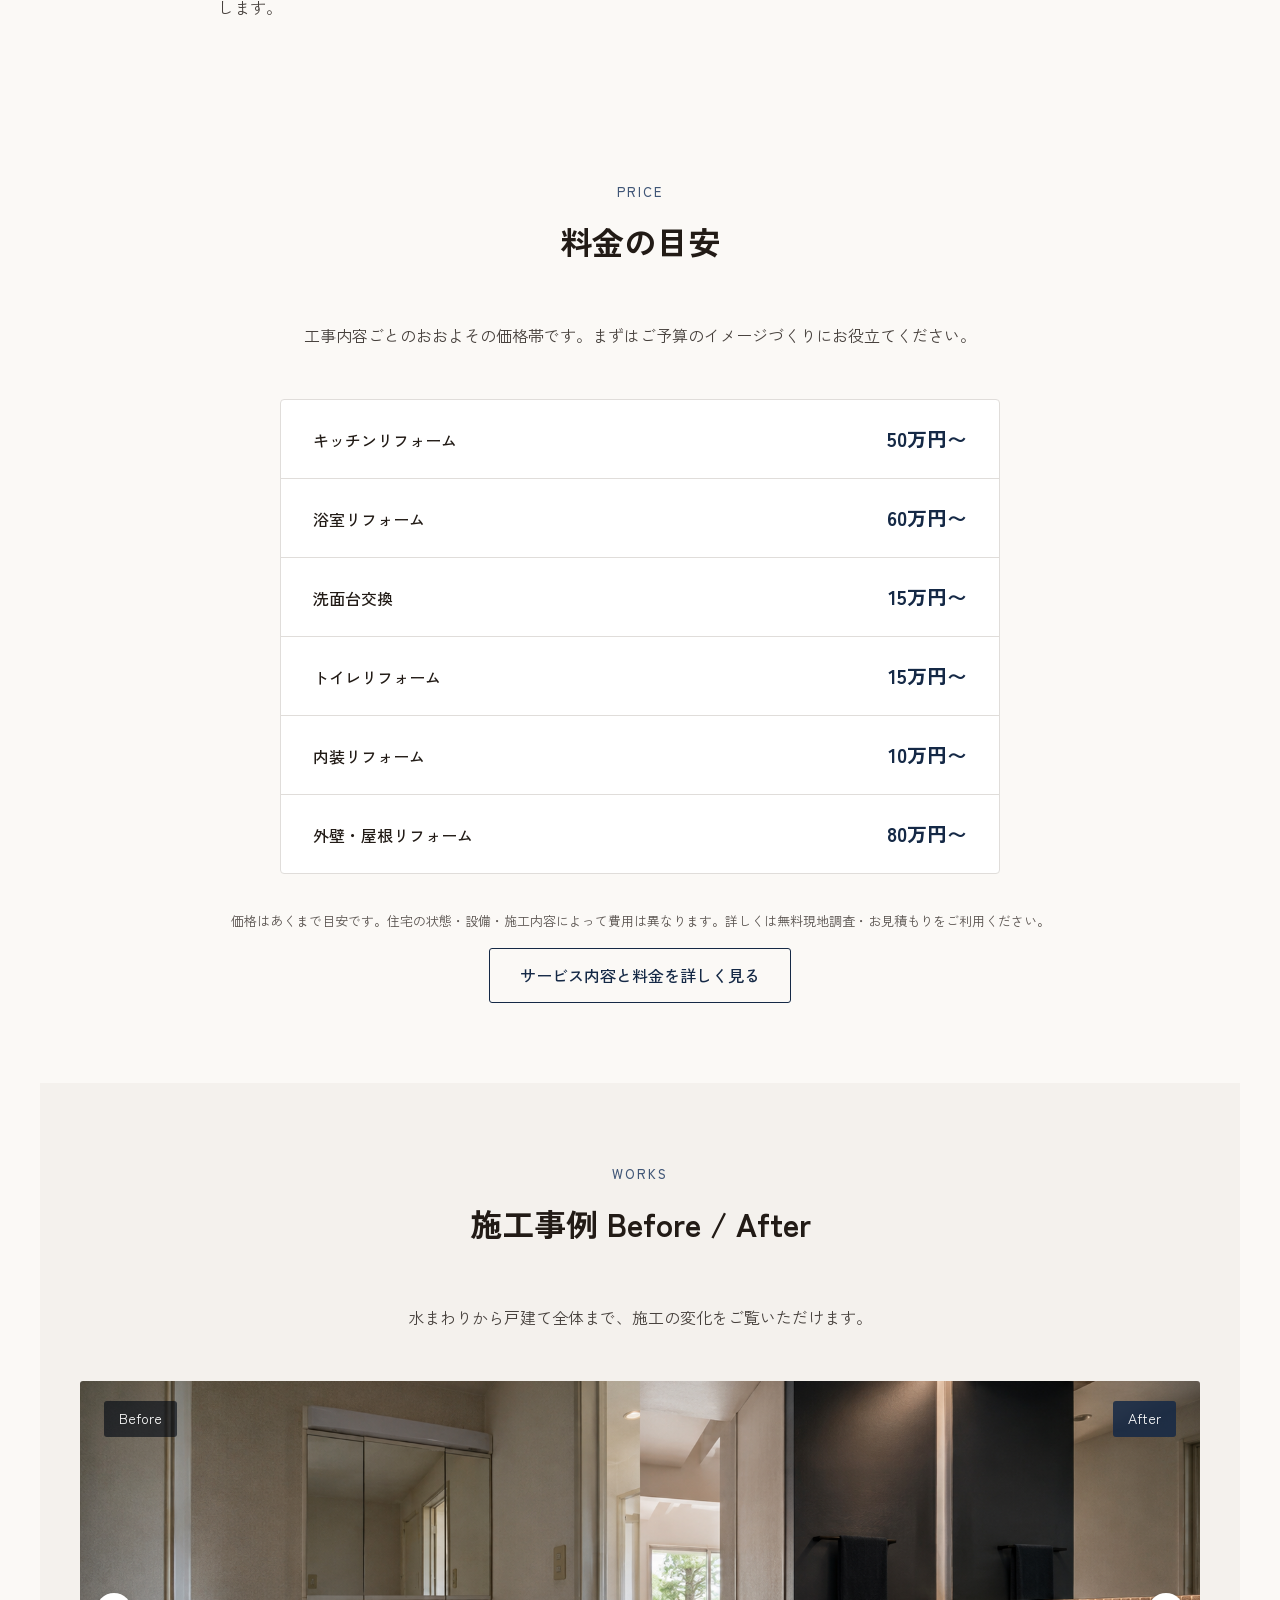
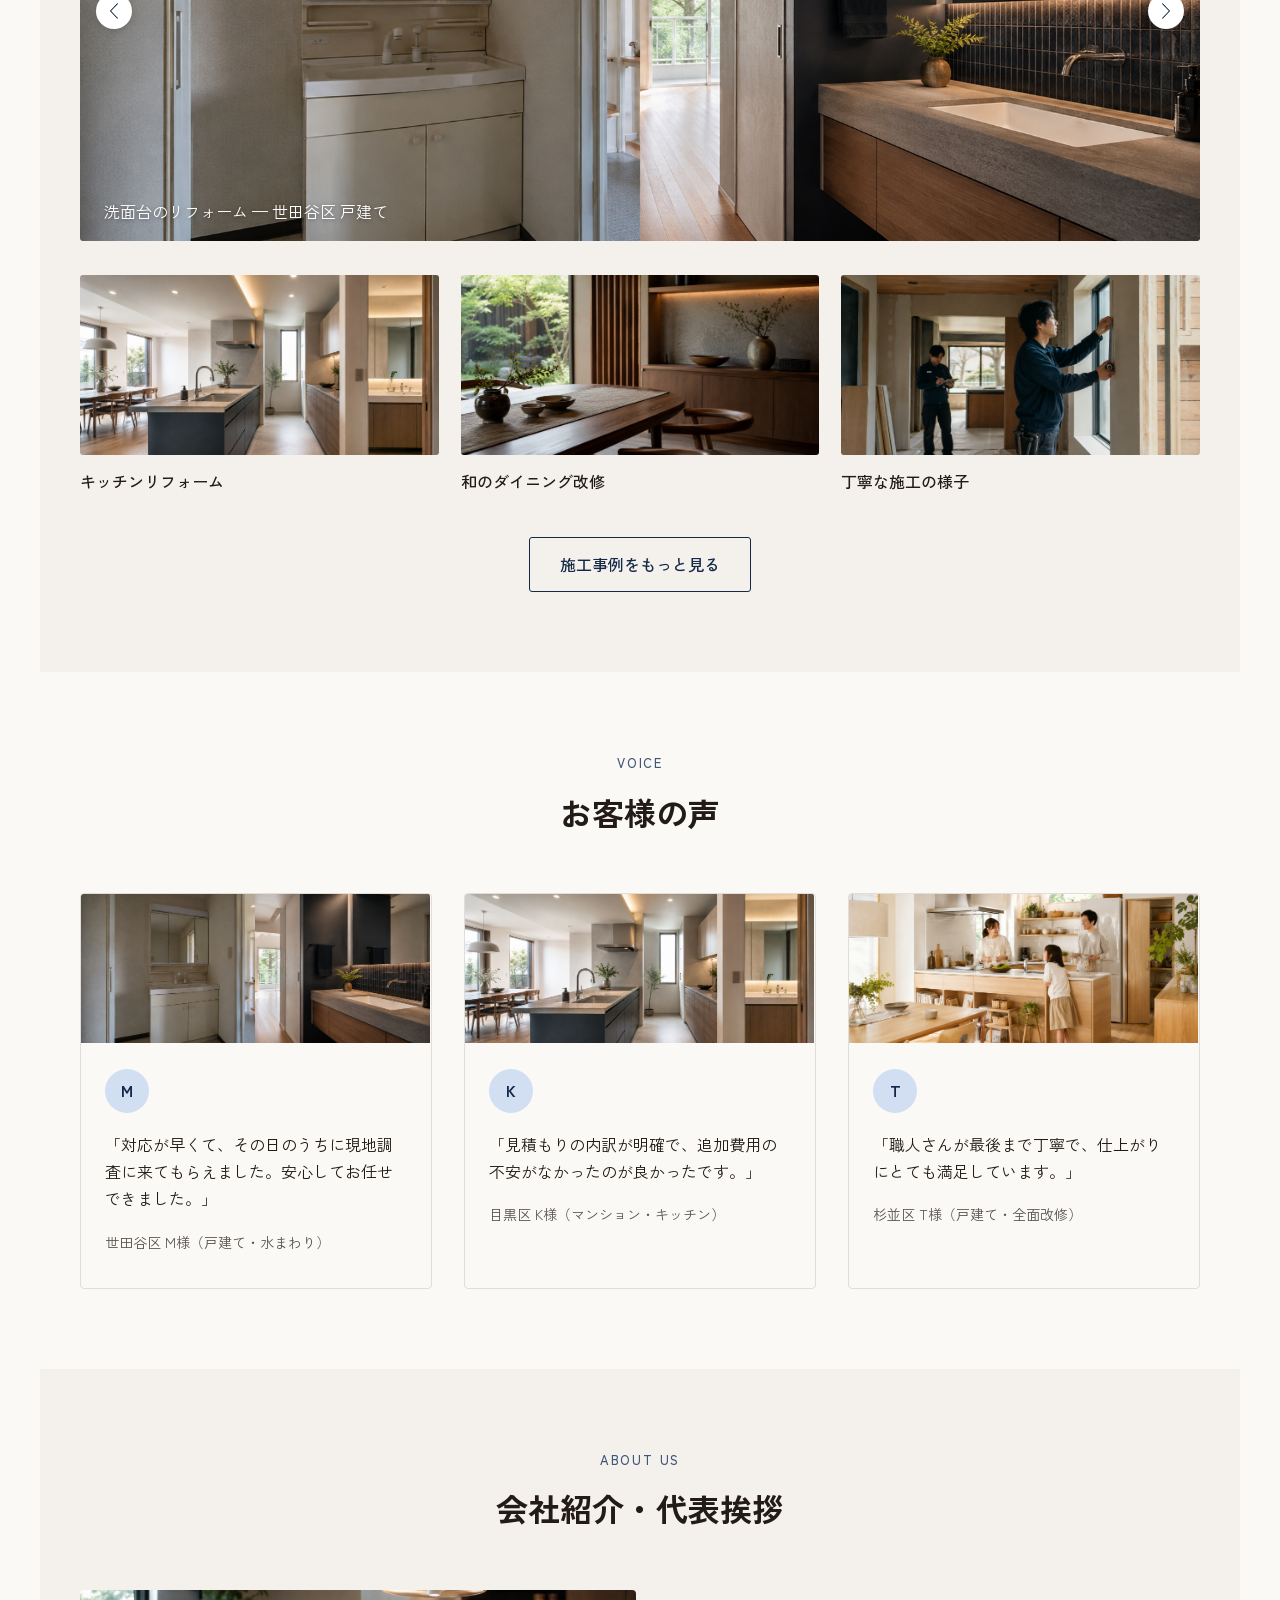
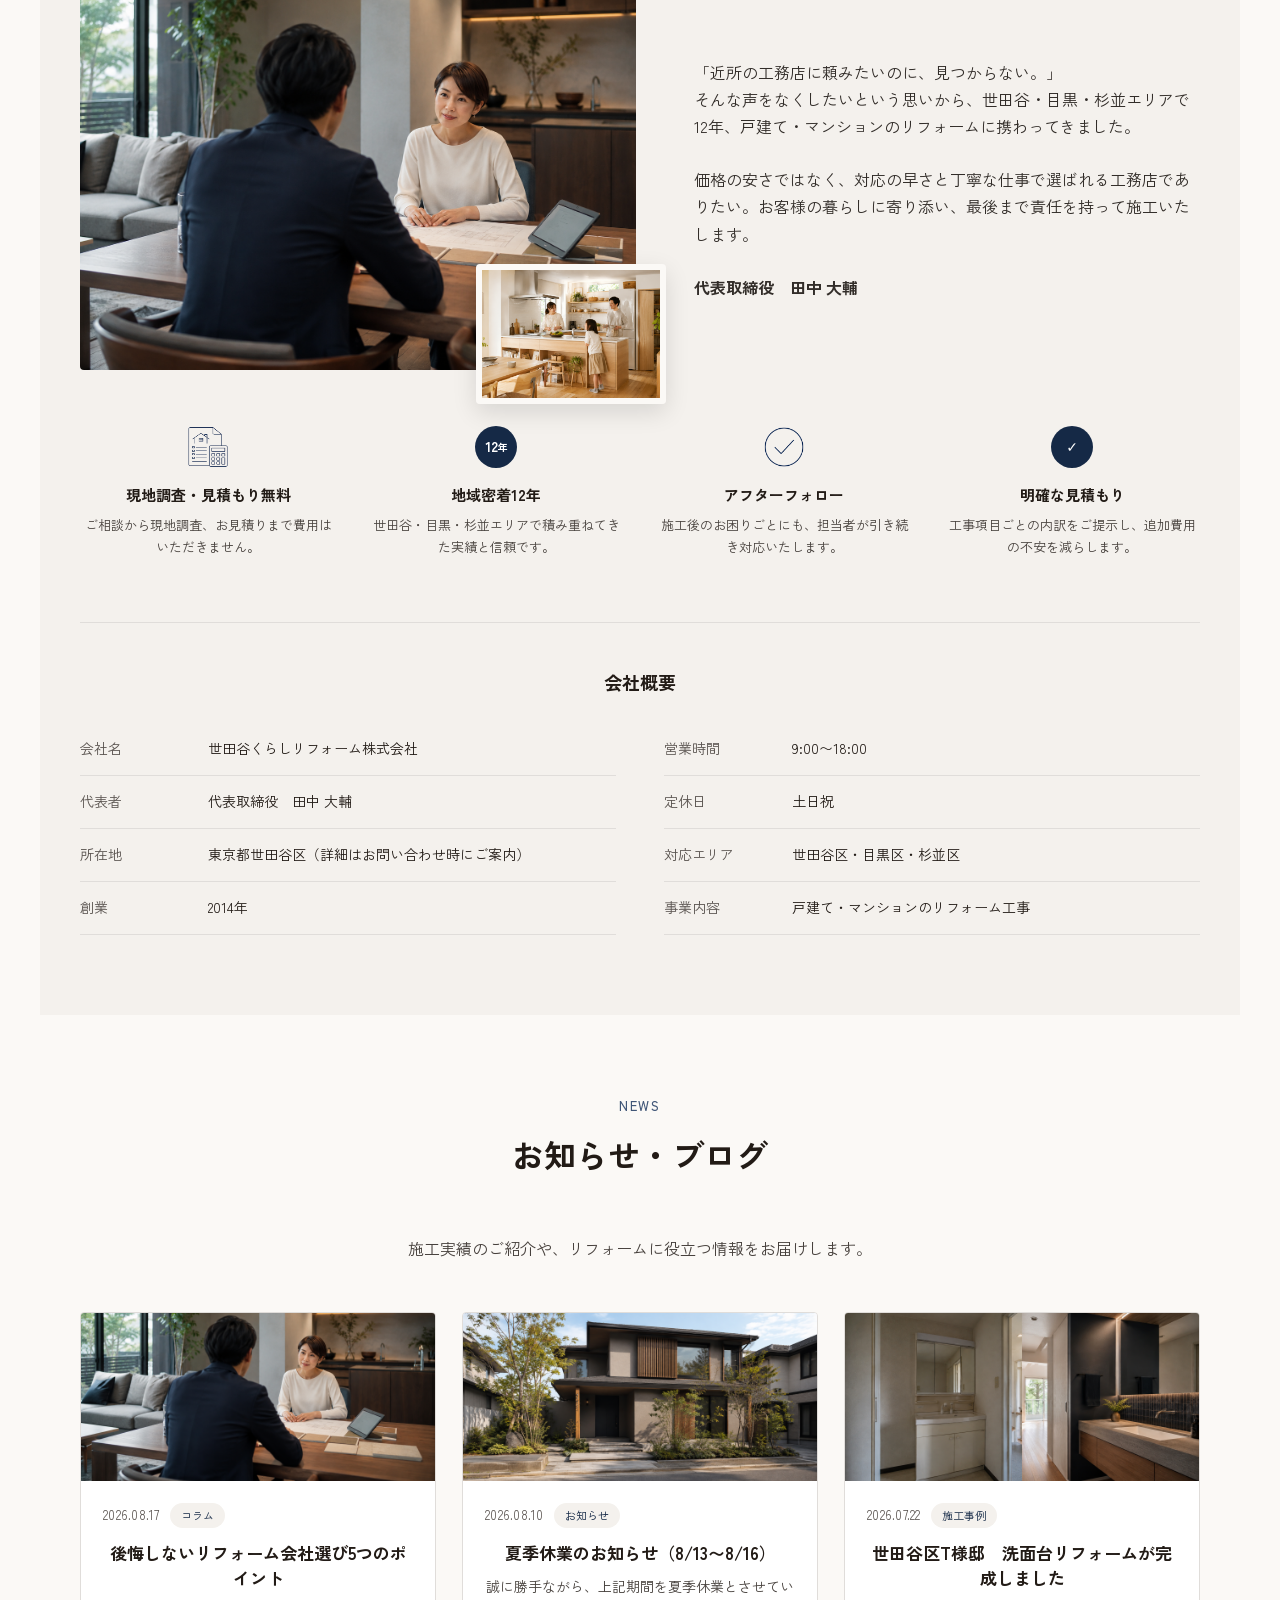
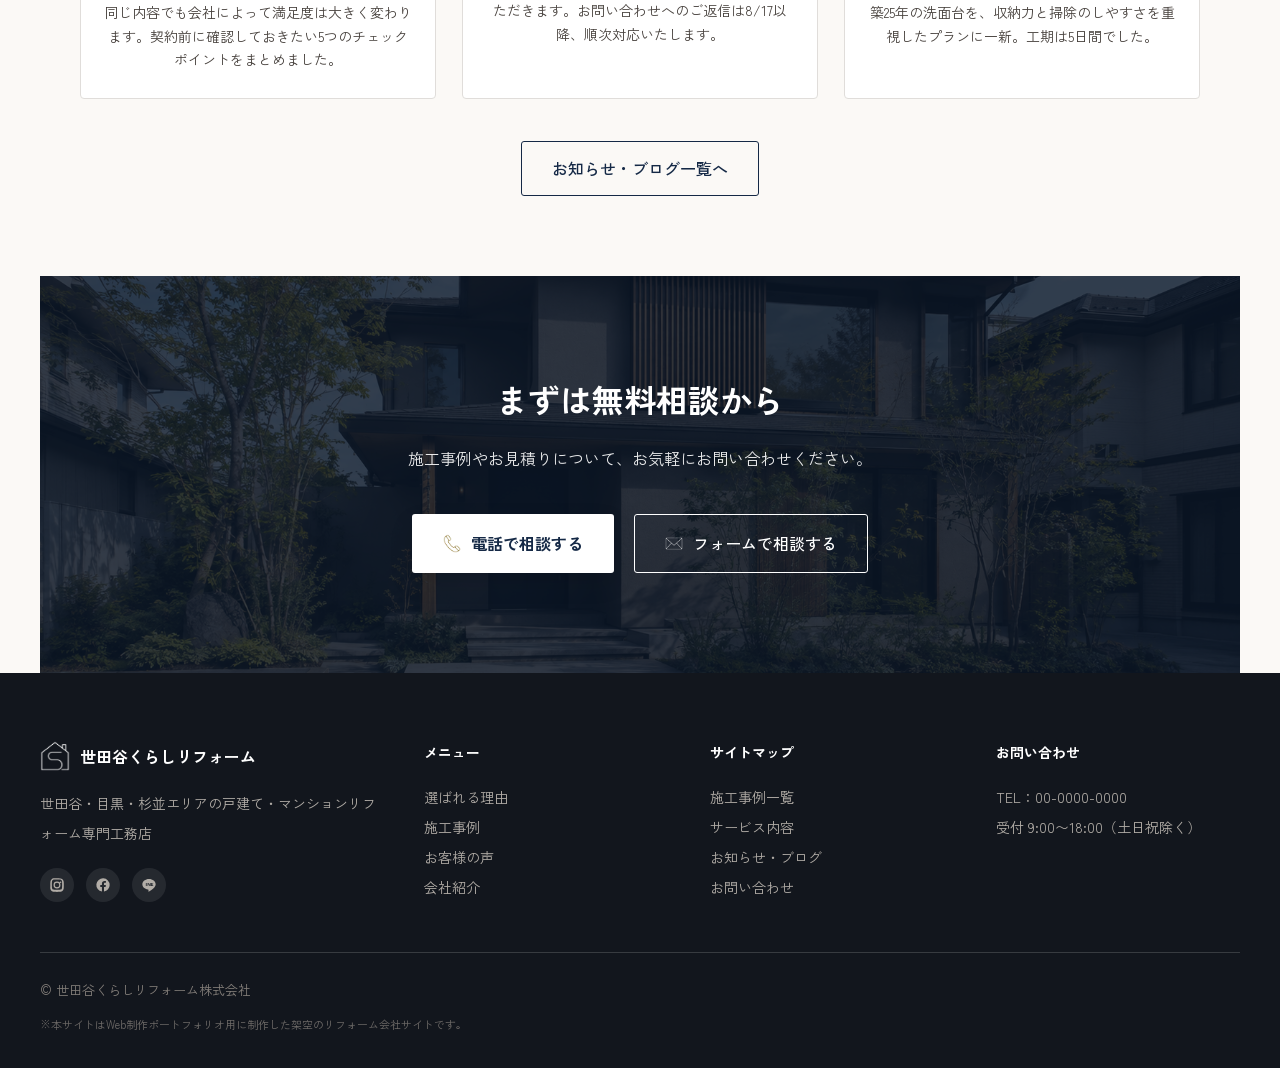
==== commit c749d963: "トップページに料金の目安セクションを追加 問い合わせのハードルを下げるため、キッチン・浴室・洗面台・トイレ・ 内装・外壁屋根の価格帯レンジをトップページに直接掲載。" ====
--- a/index.html
+++ b/index.html
@@ -106,6 +106,25 @@
     </div>
   </section>
 
+  <!-- ===== 料金の目安 ===== -->
+  <section id="price" class="section section-center">
+    <p class="eyebrow reveal">PRICE</p>
+    <h2 class="reveal">料金の目安</h2>
+    <p class="section-lead reveal">工事内容ごとのおおよその価格帯です。まずはご予算のイメージづくりにお役立てください。</p>
+    <div class="price-grid reveal reveal-1">
+      <div class="price-row"><span class="price-row-label">キッチンリフォーム</span><span class="price-row-value">50万円〜</span></div>
+      <div class="price-row"><span class="price-row-label">浴室リフォーム</span><span class="price-row-value">60万円〜</span></div>
+      <div class="price-row"><span class="price-row-label">洗面台交換</span><span class="price-row-value">15万円〜</span></div>
+      <div class="price-row"><span class="price-row-label">トイレリフォーム</span><span class="price-row-value">15万円〜</span></div>
+      <div class="price-row"><span class="price-row-label">内装リフォーム</span><span class="price-row-value">10万円〜</span></div>
+      <div class="price-row"><span class="price-row-label">外壁・屋根リフォーム</span><span class="price-row-value">80万円〜</span></div>
+    </div>
+    <div class="price-cta reveal reveal-2">
+      <p class="price-disclaimer" style="margin-top:0;">価格はあくまで目安です。住宅の状態・設備・施工内容によって費用は異なります。詳しくは無料現地調査・お見積もりをご利用ください。</p>
+      <a href="services.html" class="btn btn-outline">サービス内容と料金を詳しく見る</a>
+    </div>
+  </section>
+
   <!-- ===== 施工事例 Before/After ===== -->
   <section id="works" class="section section-center section-alt">
     <p class="eyebrow reveal">WORKS</p>
--- a/assets/css/style.css
+++ b/assets/css/style.css
@@ -537,6 +537,19 @@
   font-size: 12px; font-weight: 700;
 }
 .concern-lead { text-align: center; font-size: 16px; color: var(--text-muted); margin: 34px 0 0; }
+
+/* ===== 料金の目安（トップページ） ===== */
+.price-grid {
+  max-width: 720px; margin: 0 auto; background: #fff; border: 1px solid var(--border); border-radius: 4px; overflow: hidden;
+}
+.price-row {
+  display: flex; align-items: baseline; justify-content: space-between;
+  padding: 22px 32px; border-bottom: 1px solid var(--border); font-size: 16px;
+}
+.price-row:last-child { border-bottom: none; }
+.price-row-label { color: var(--text); font-weight: 500; }
+.price-row-value { color: var(--accent); font-weight: 700; font-size: 20px; white-space: nowrap; }
+.price-cta { text-align: center; margin-top: 36px; display: flex; flex-direction: column; align-items: center; gap: 16px; }
 
 /* ===== お客様の声 写真つき ===== */
 .voice-photo { width: 100%; height: 150px; object-fit: cover; border-radius: 4px 4px 0 0; margin: -1px -1px 0; display: block; }
@@ -714,6 +727,9 @@
   .page-header { padding: 48px 20px 42px; }
   .page-header h1 { font-size: 24px; }
 
+  .price-row { padding: 18px 20px; font-size: 15px; }
+  .price-row-value { font-size: 18px; }
+
   .trust-grid { grid-template-columns: 1fr 1fr; gap: 28px 20px; margin-top: 44px; }
   .before-after-grid { grid-template-columns: 1fr; gap: 16px; }
   .ba-panel-photo, .ba-panel-placeholder { height: 240px; }
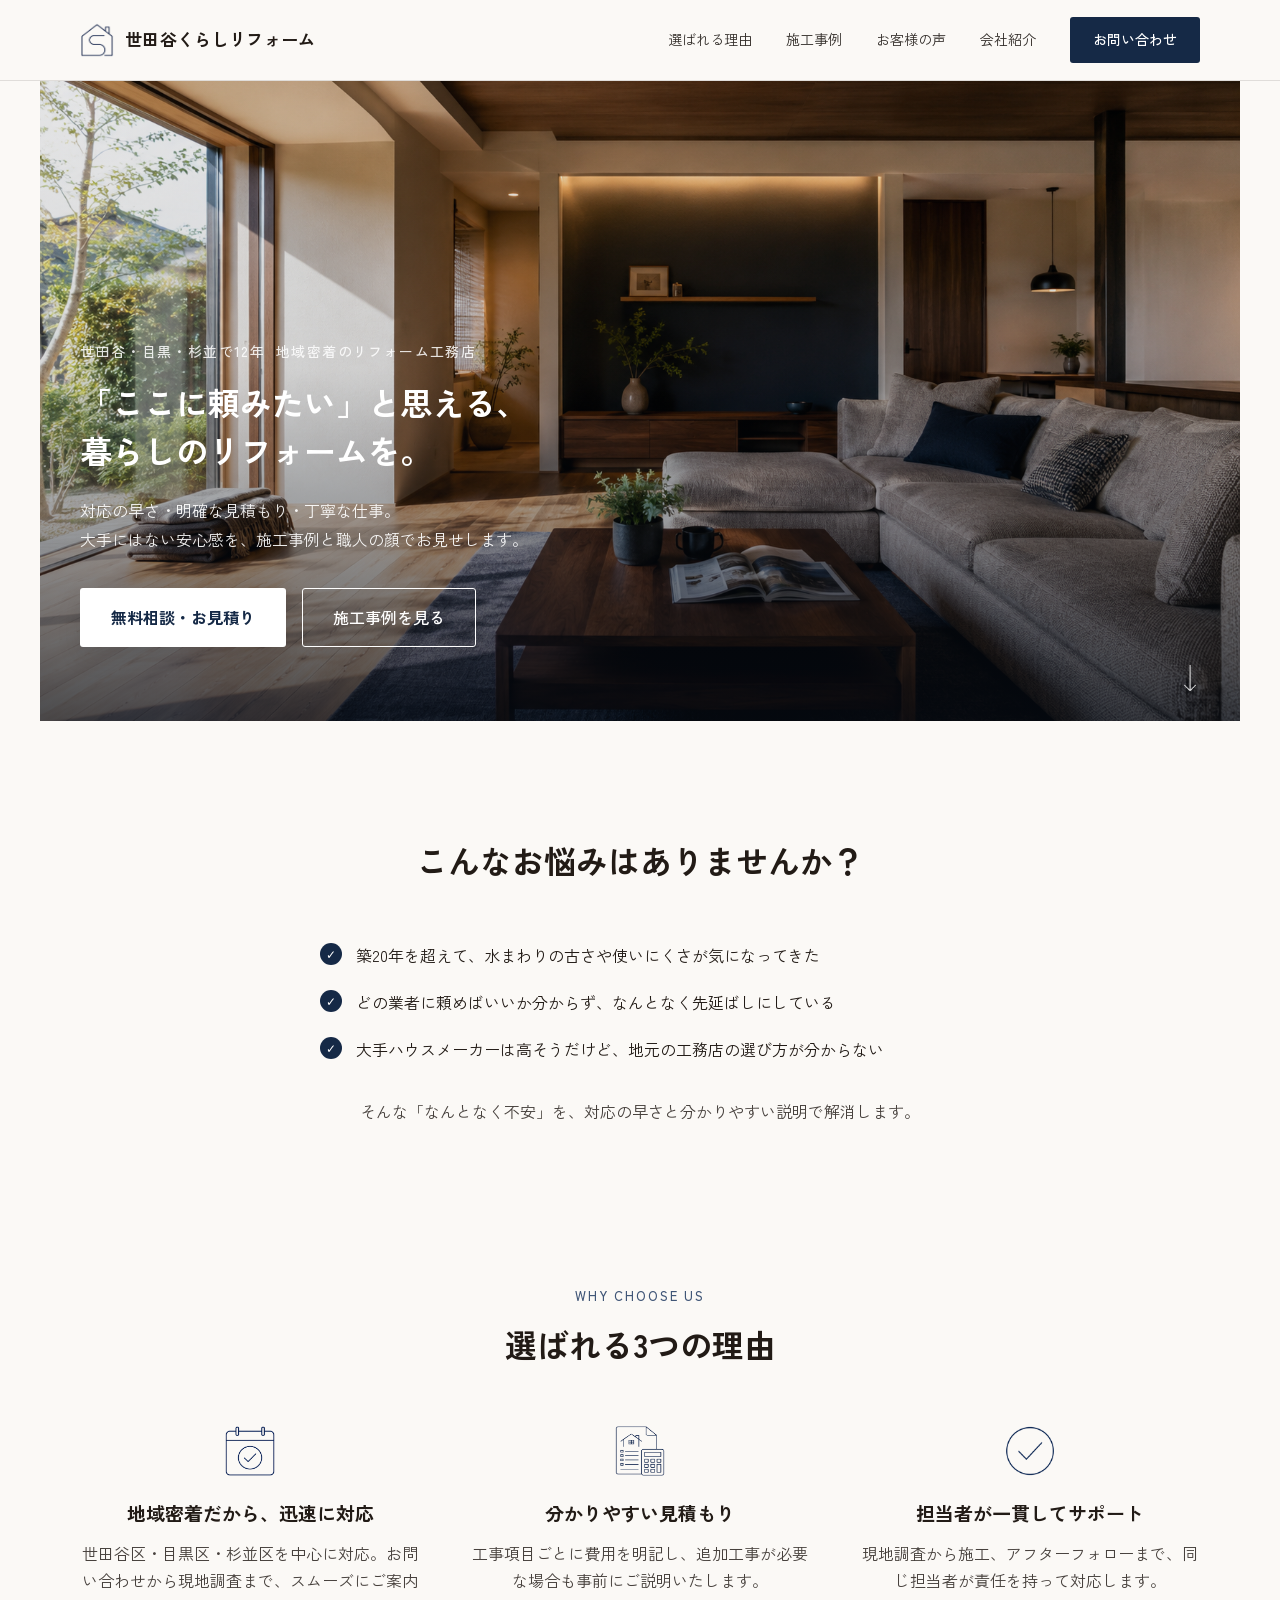
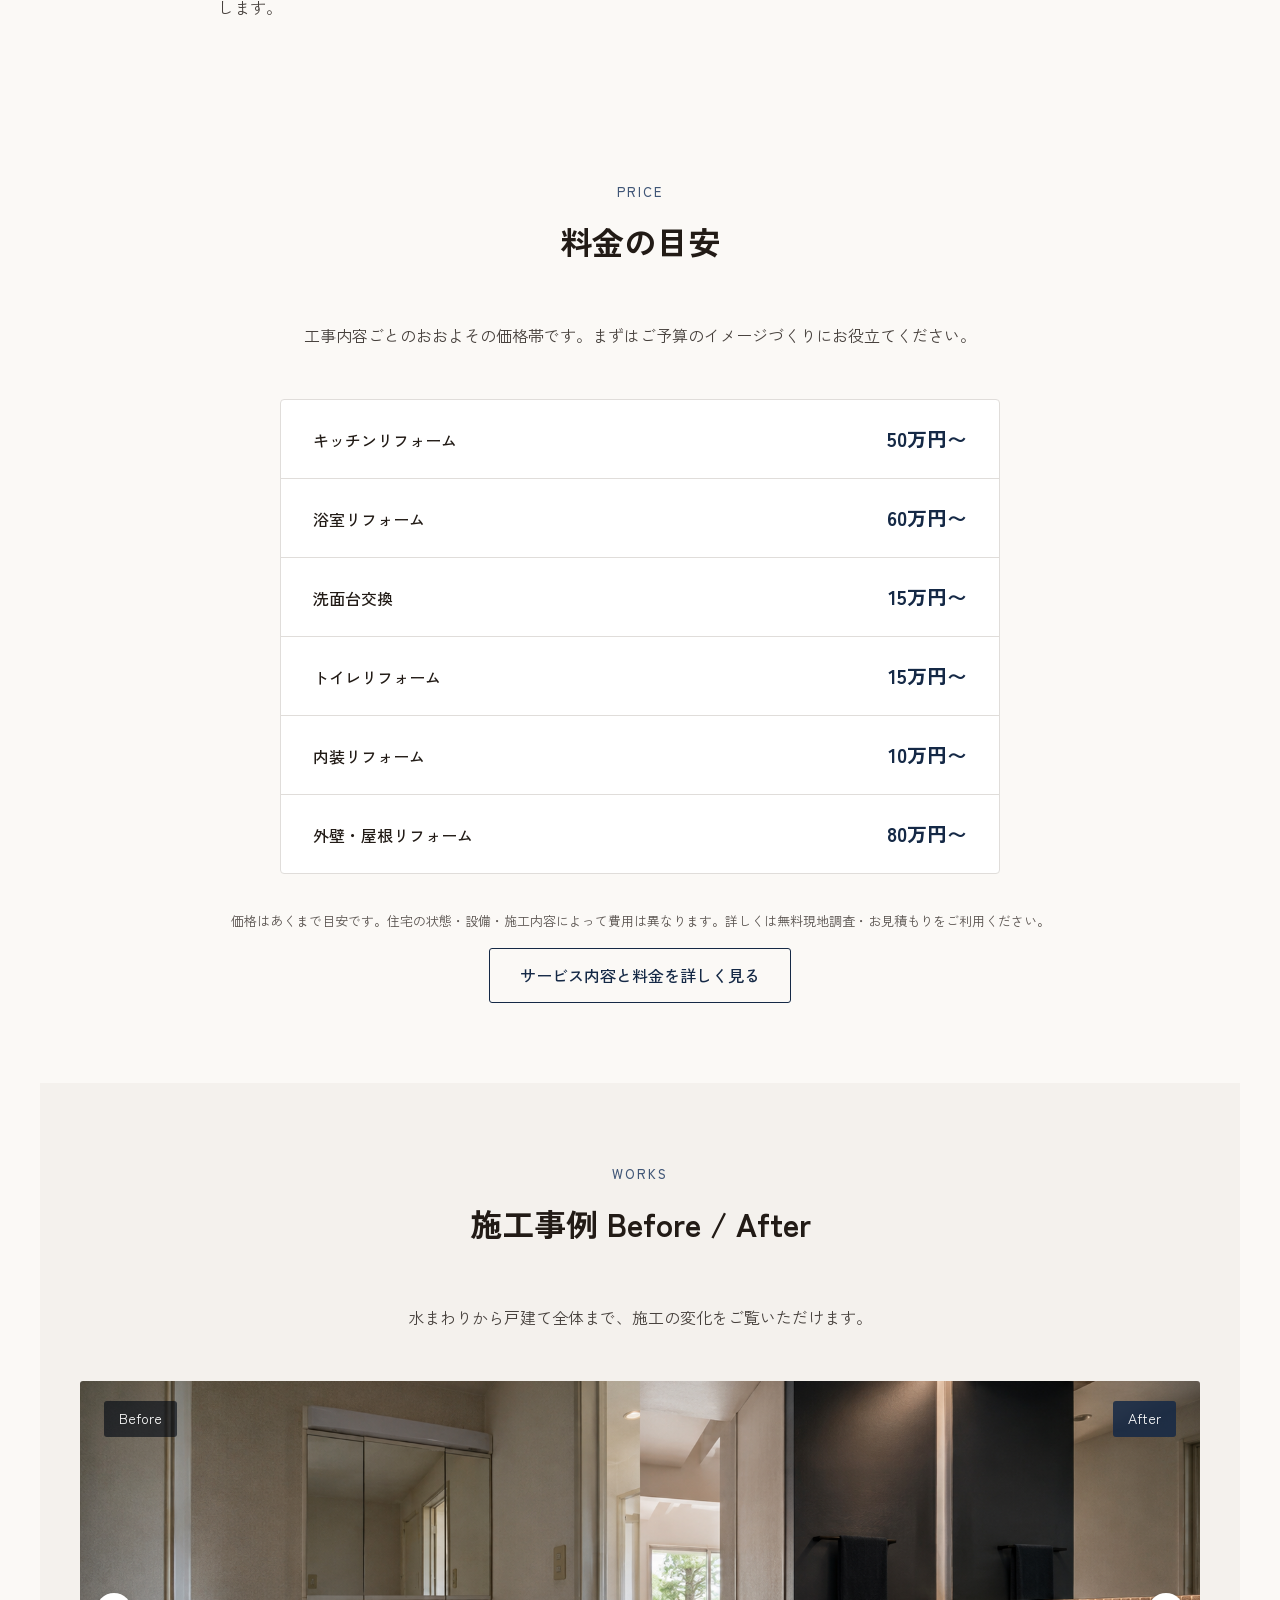
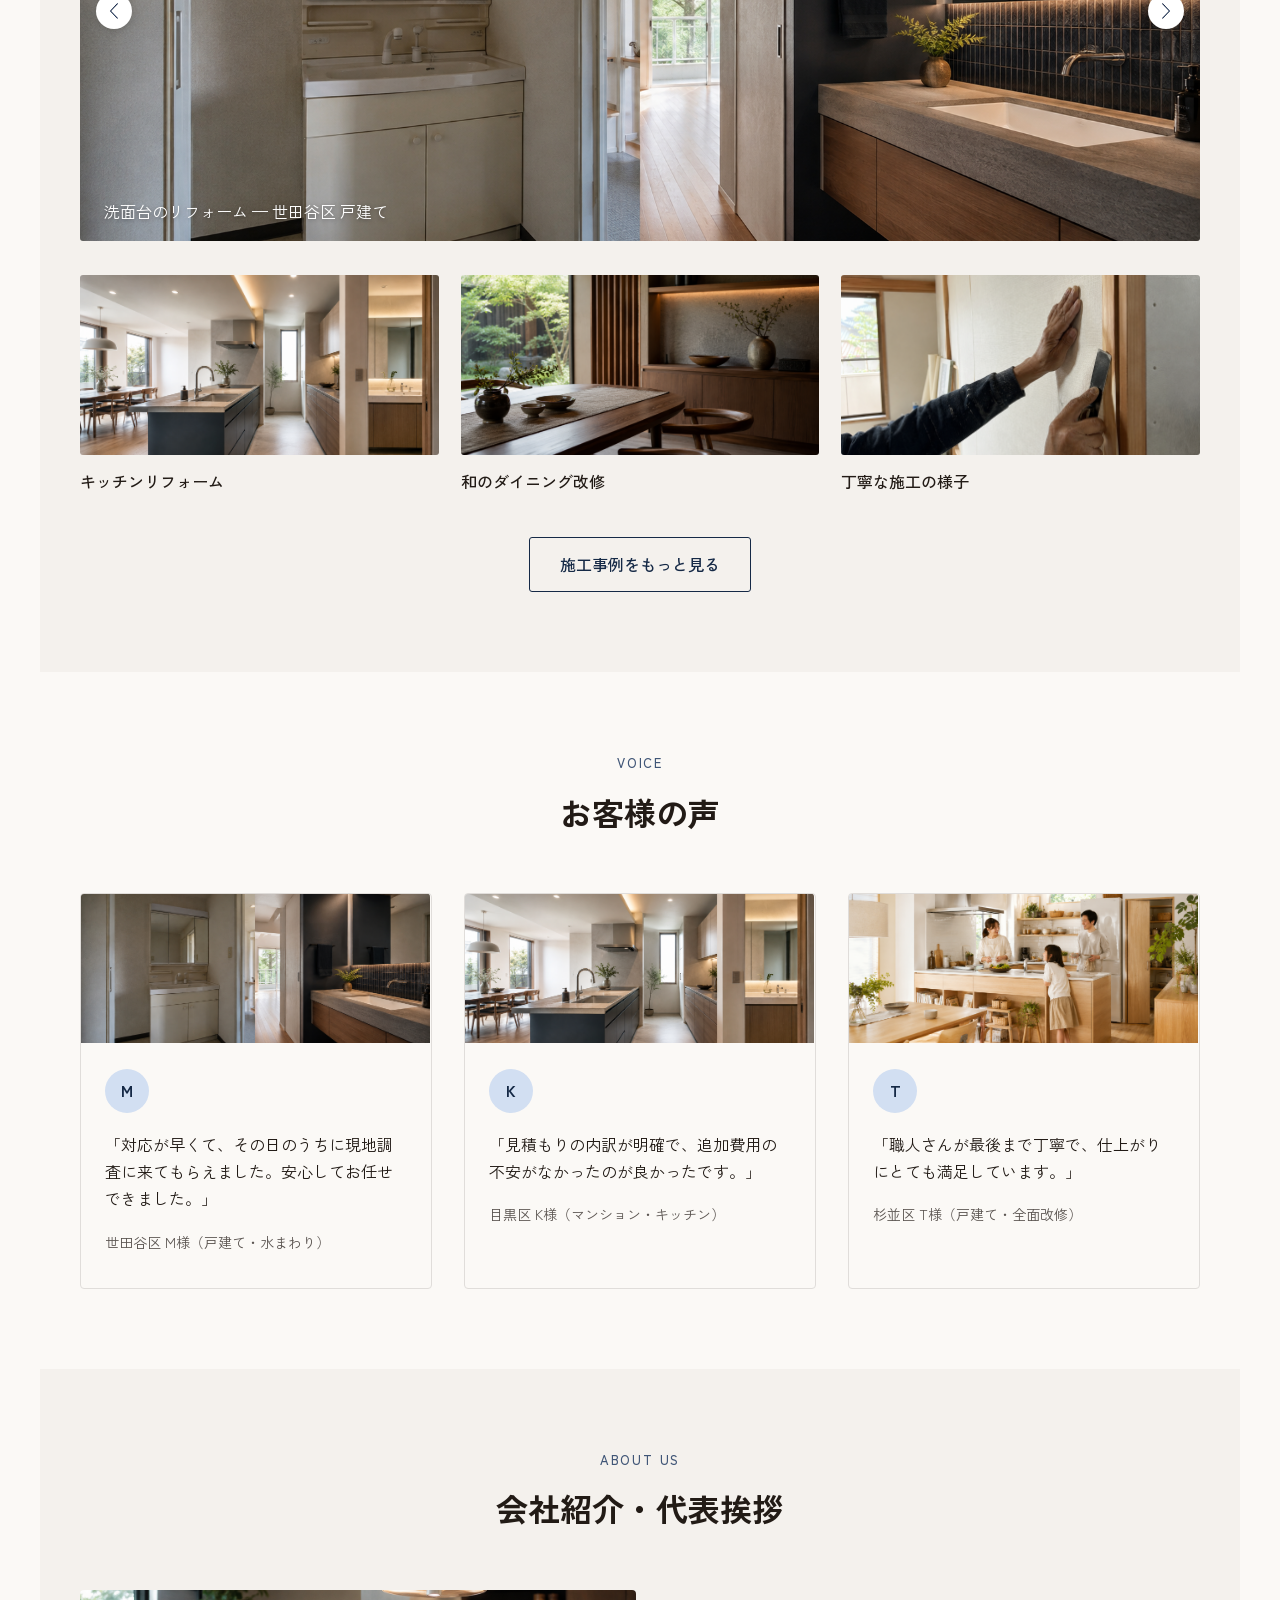
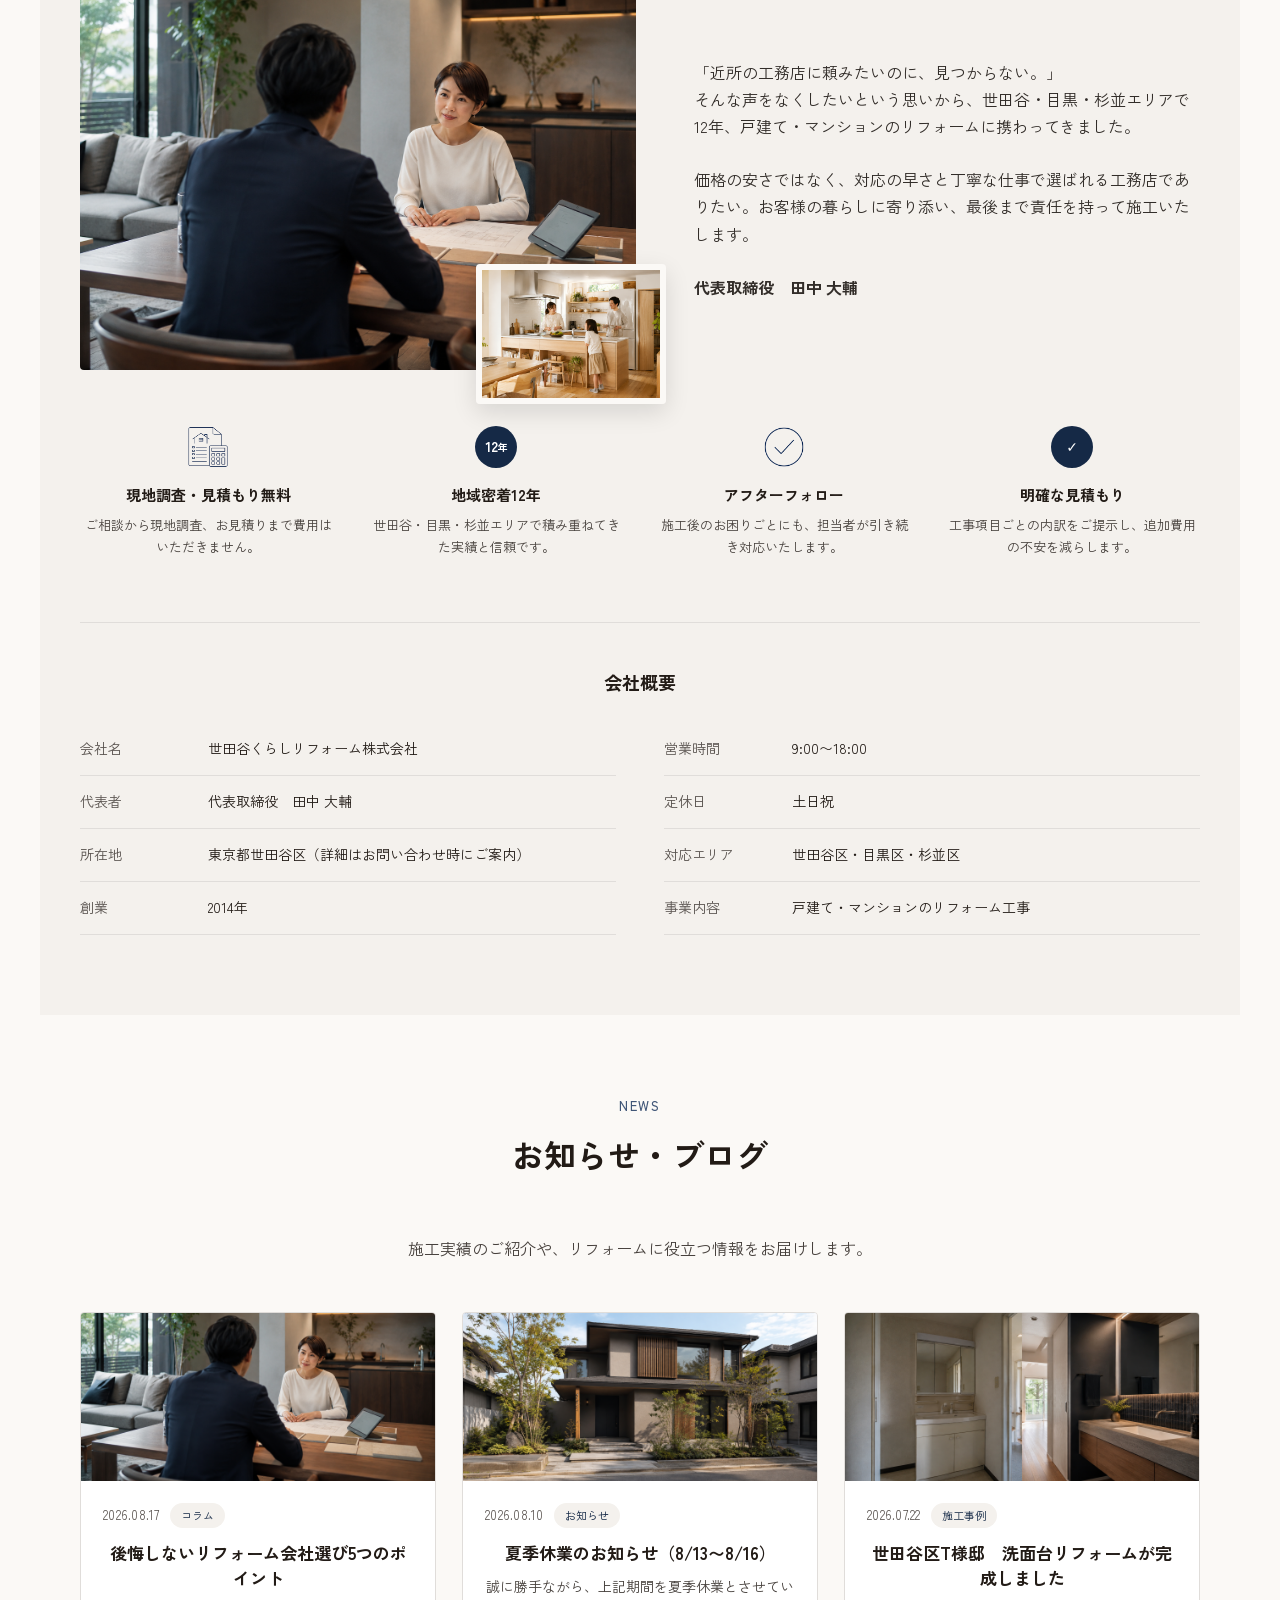
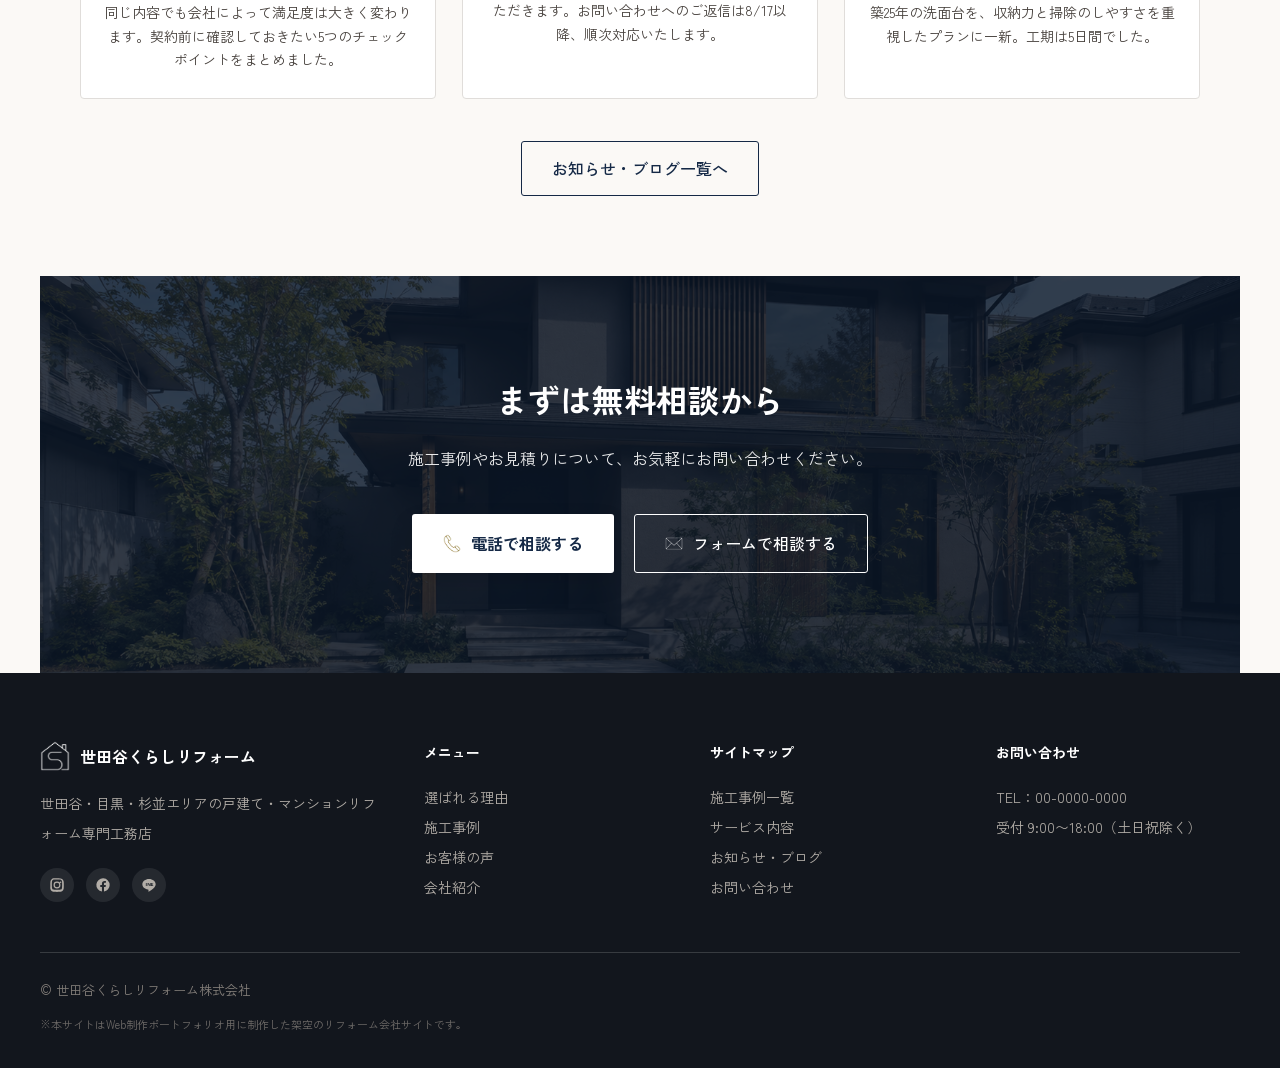
==== commit a6997748: "サービス写真を実写素材に差し替え 新しい素材5点を追加し、これまで使い回していた画像との不一致を解消： - 外壁・屋根リフォーム: 外壁塗装作業中の写真 - 耐震・断熱リフォーム: 断熱材施工の写真 " ====
--- a/index.html
+++ b/index.html
@@ -154,7 +154,7 @@
         <p>和のダイニング改修</p>
       </div>
       <div class="case-card reveal reveal-3">
-        <img src="assets/img/case-craftsmen.png" alt="施工中の職人の様子">
+        <img src="assets/img/case-wallcloth.png" alt="施工中の職人の様子">
         <p>丁寧な施工の様子</p>
       </div>
     </div>
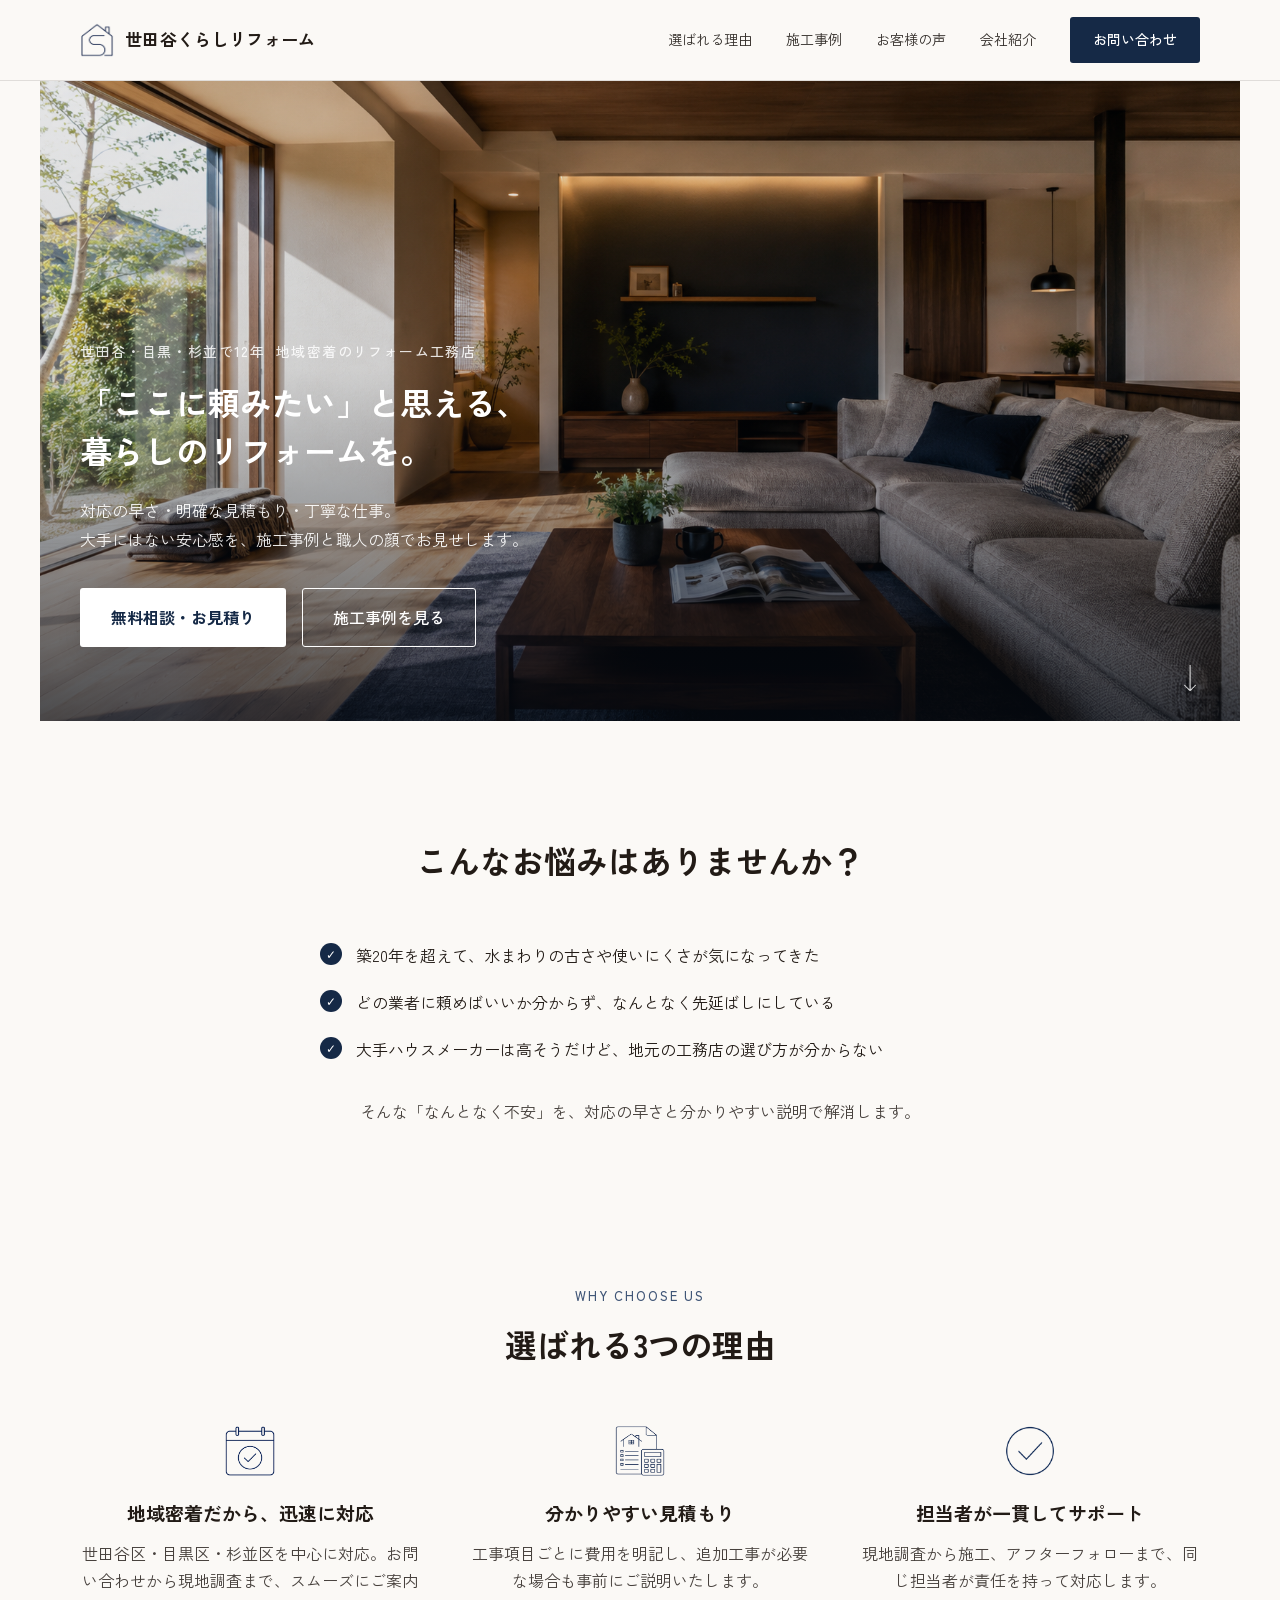
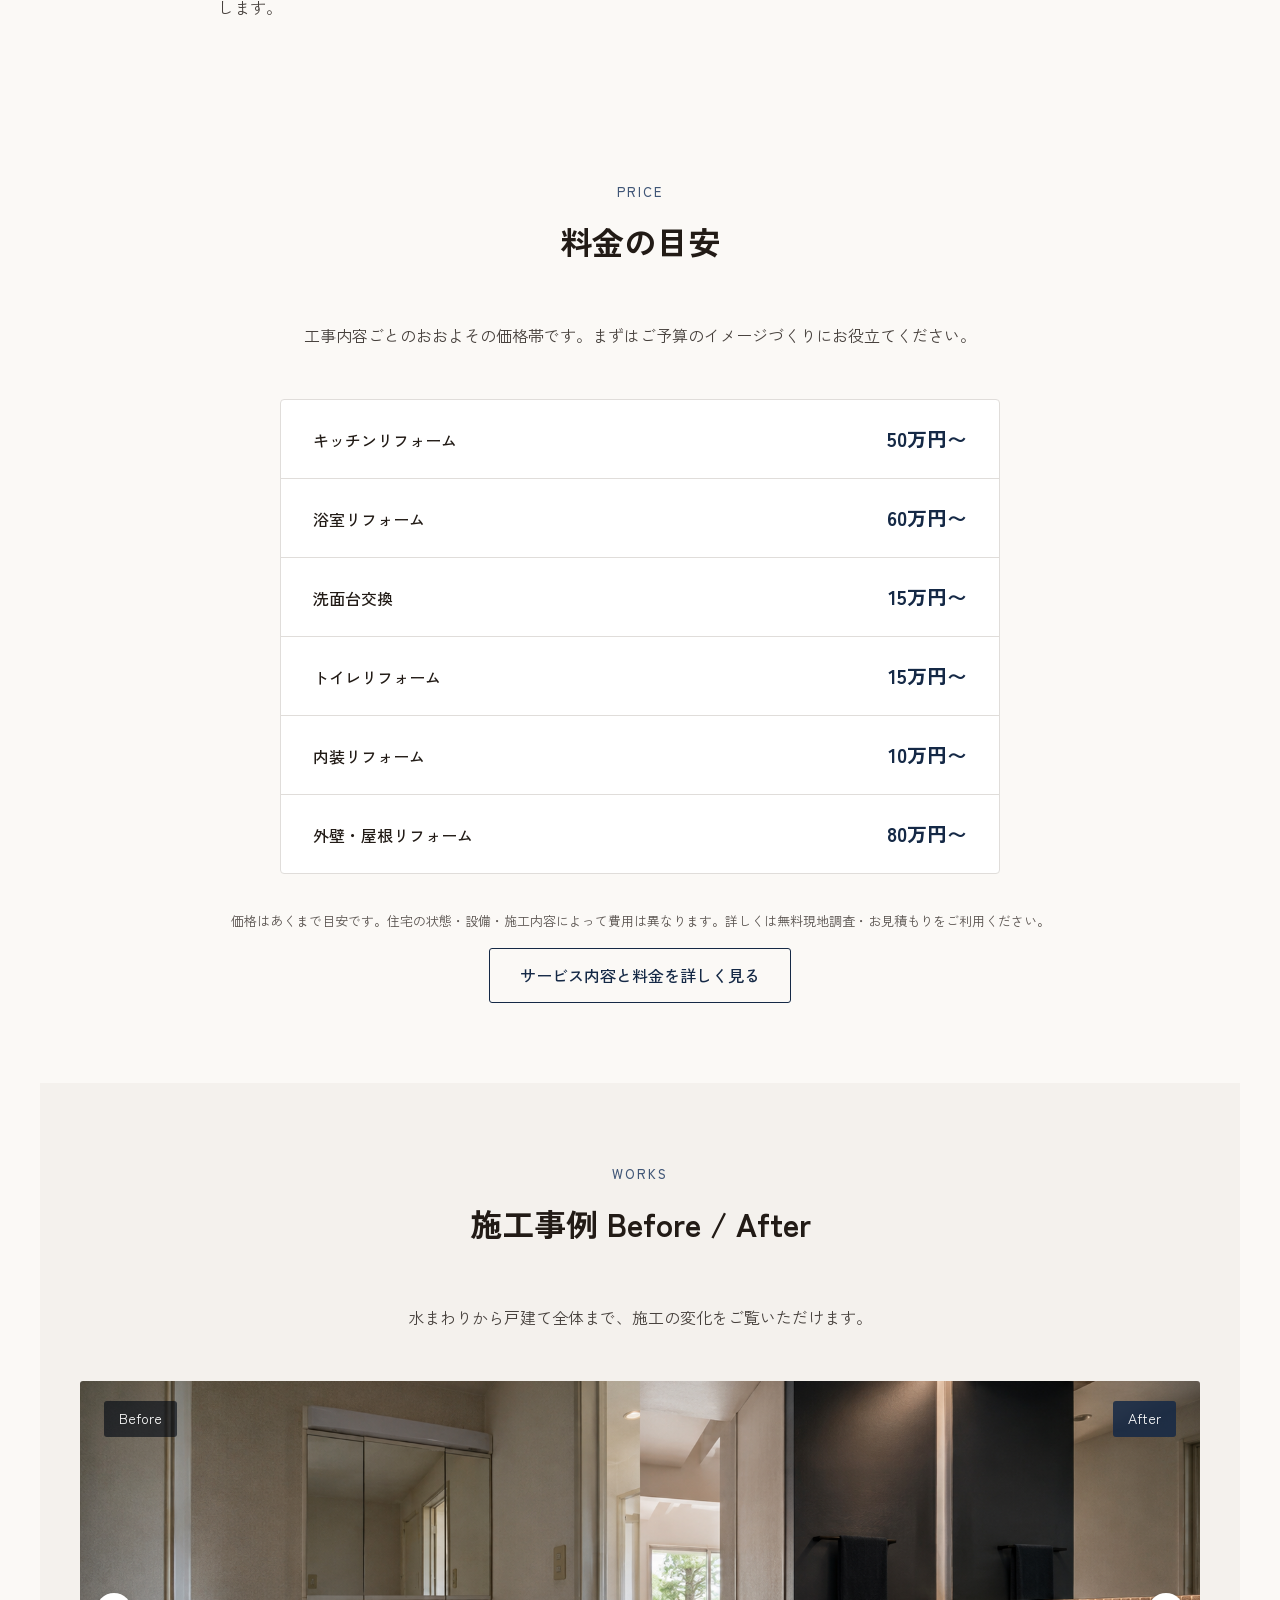
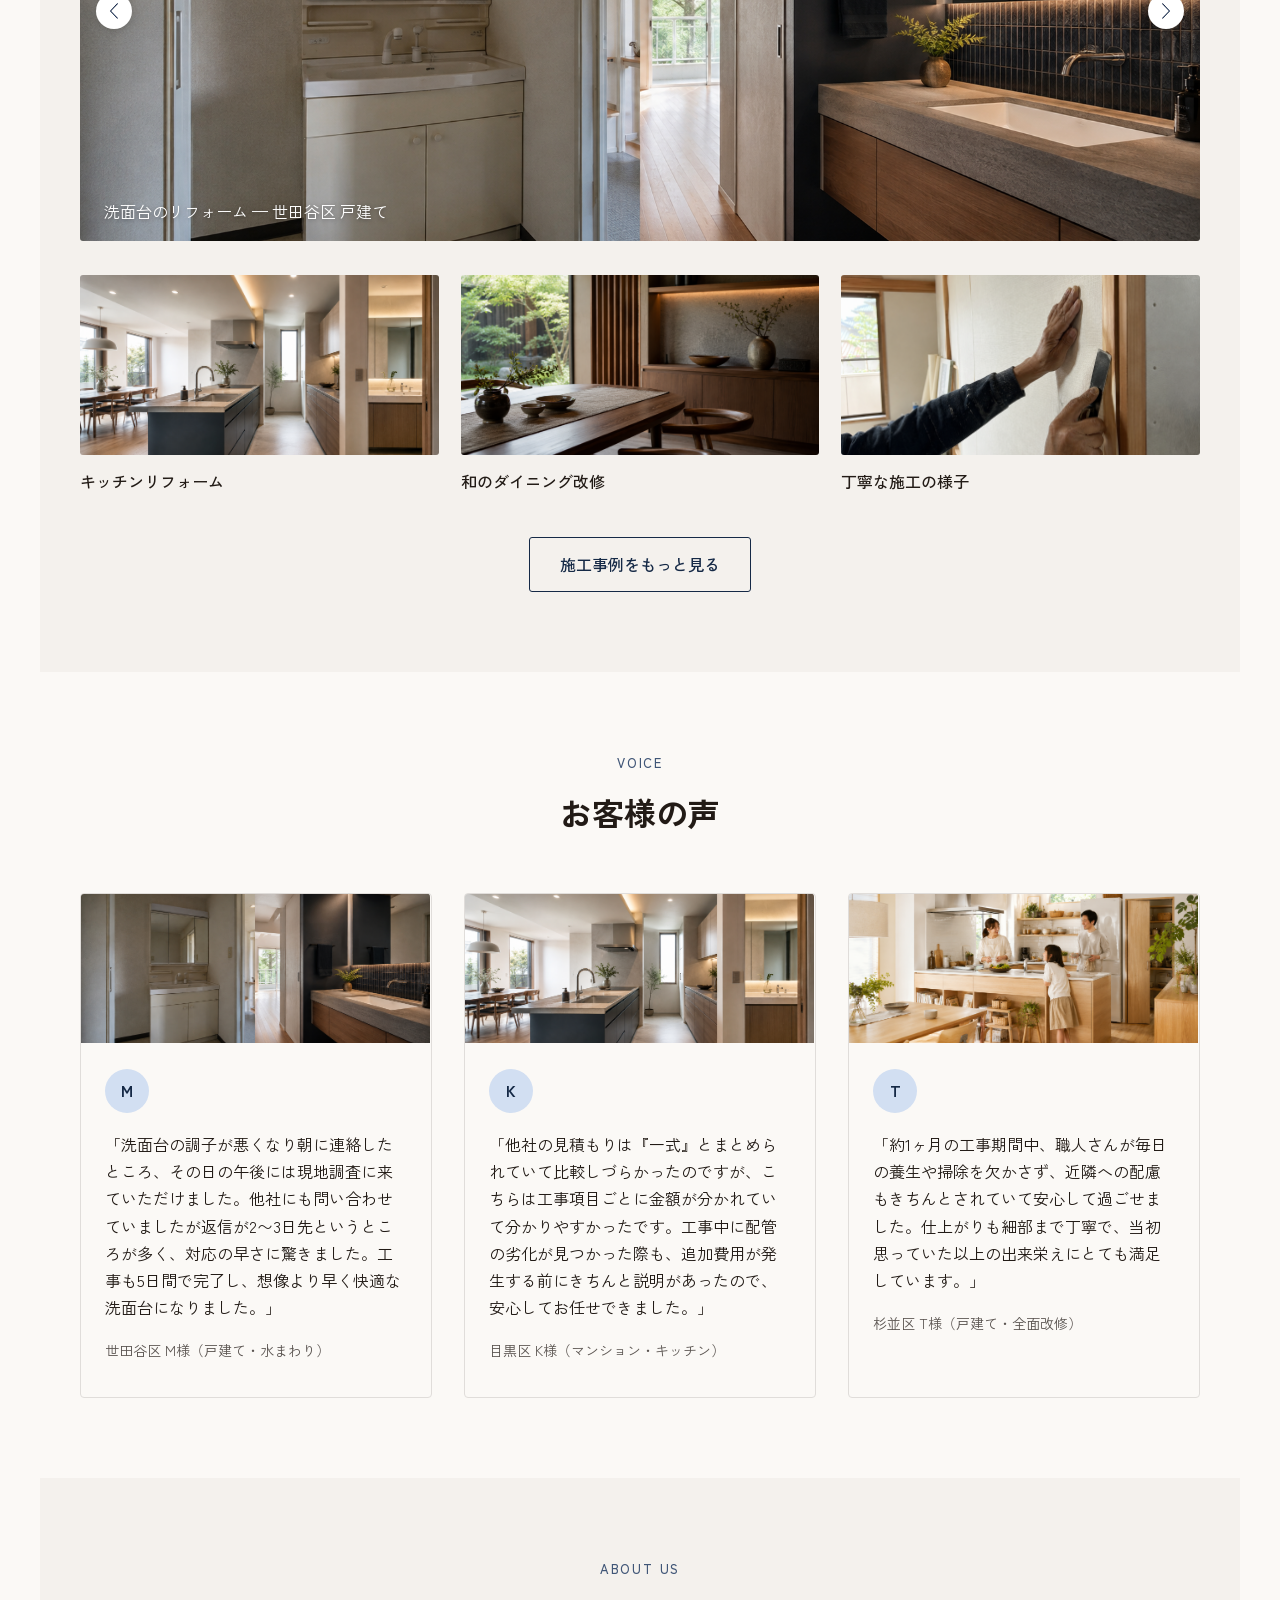
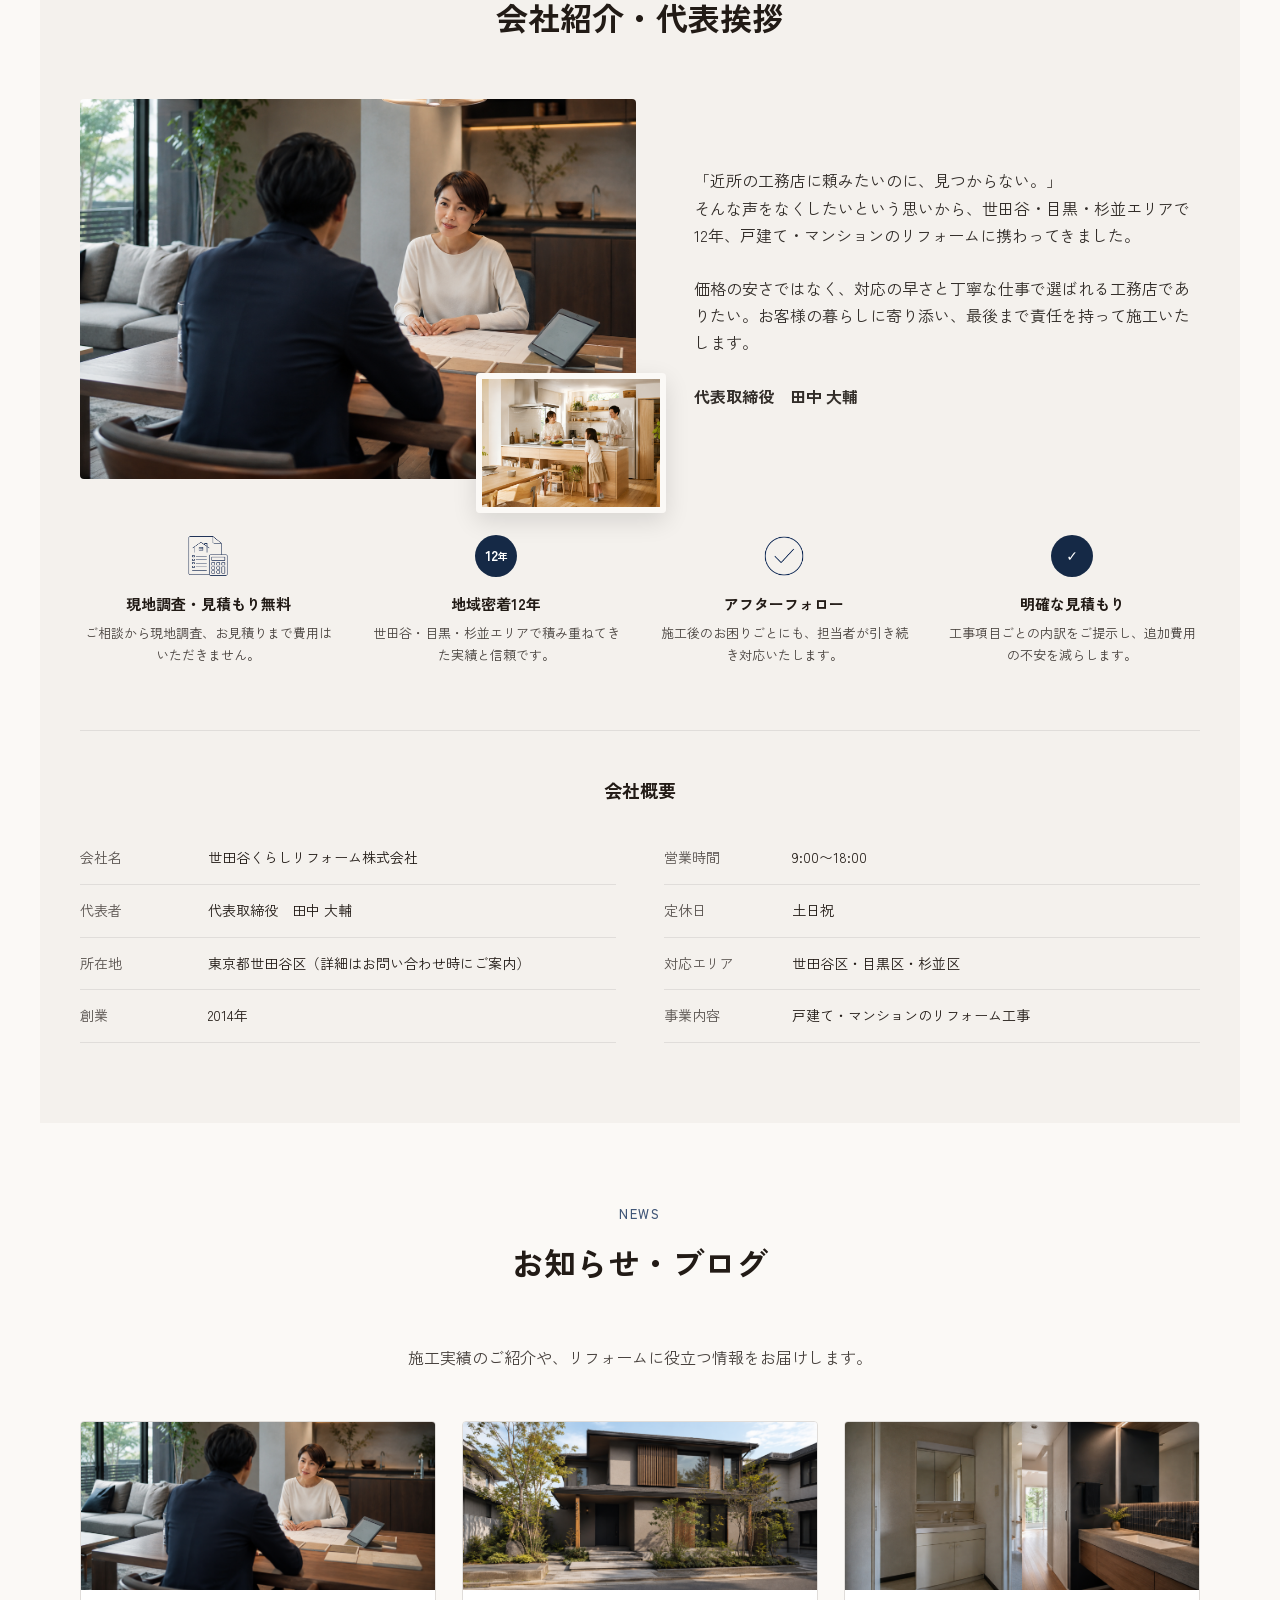
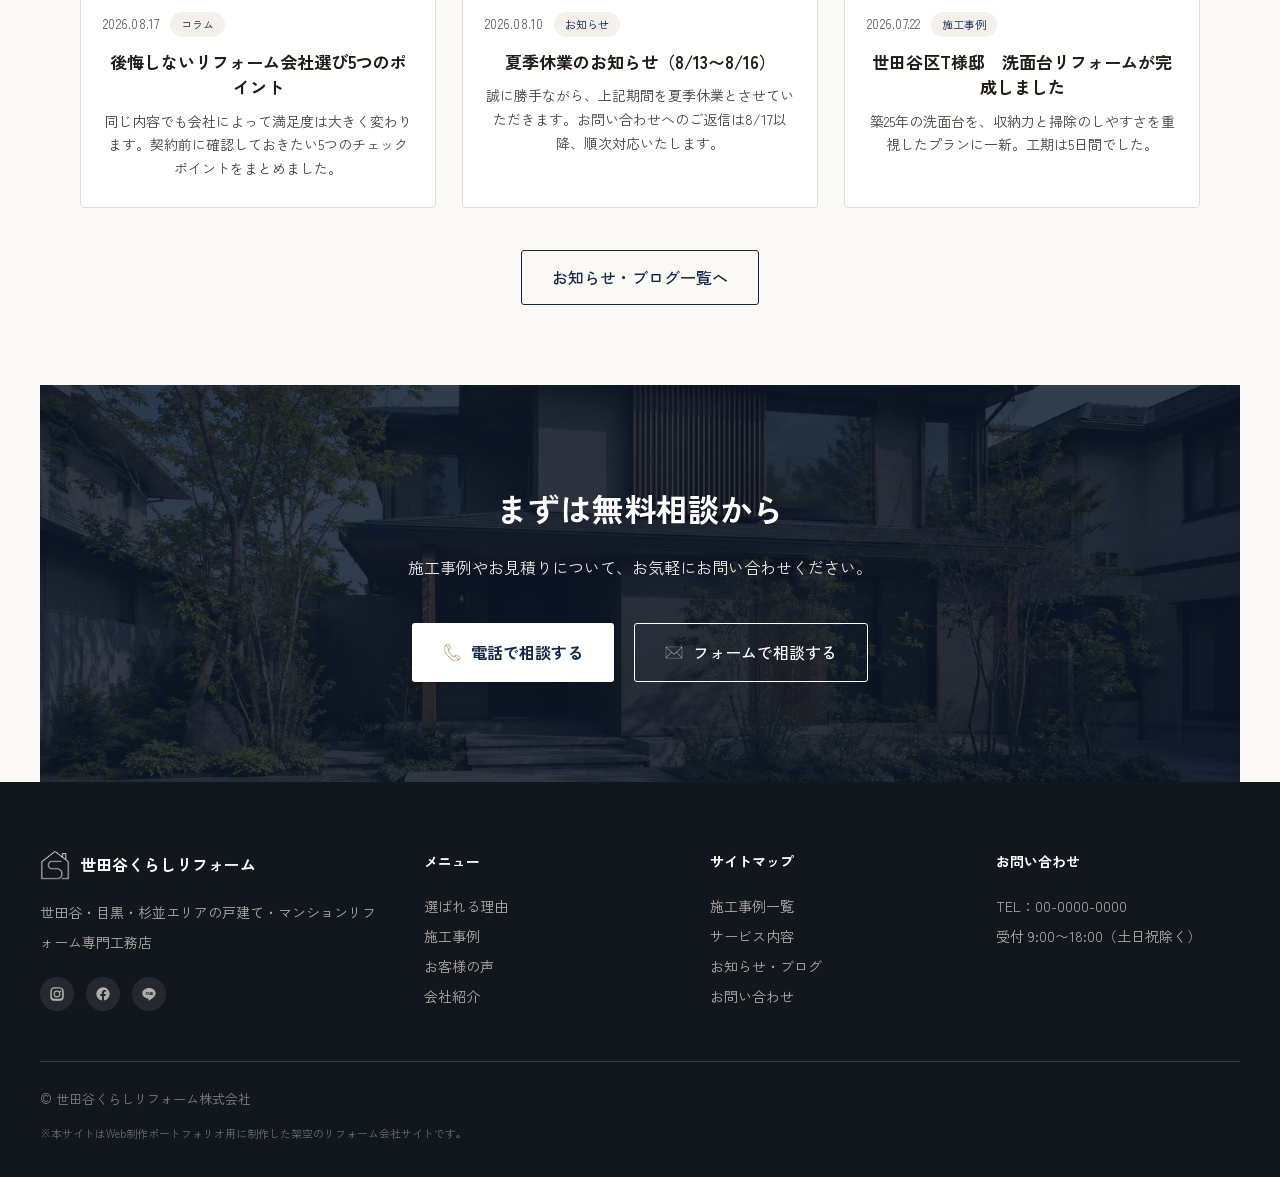
==== commit 65a49305: "お客様の声を具体的なエピソード入りに拡充 「対応が早い」「見積もりが明確」「職人さんが丁寧」の各訴求を、 工期・対応スピード・実際のやり取りの具体例で裏付ける内容に変更。" ====
--- a/index.html
+++ b/index.html
@@ -173,7 +173,7 @@
         <img src="assets/img/before-after.png" alt="世田谷区M様邸の施工の様子" class="voice-photo">
         <div class="voice-card-body">
           <span class="voice-avatar">M</span>
-          <p class="voice-text">「対応が早くて、その日のうちに現地調査に来てもらえました。安心してお任せできました。」</p>
+          <p class="voice-text">「洗面台の調子が悪くなり朝に連絡したところ、その日の午後には現地調査に来ていただけました。他社にも問い合わせていましたが返信が2〜3日先というところが多く、対応の早さに驚きました。工事も5日間で完了し、想像より早く快適な洗面台になりました。」</p>
           <footer class="voice-author">世田谷区 M様（戸建て・水まわり）</footer>
         </div>
       </blockquote>
@@ -181,7 +181,7 @@
         <img src="assets/img/case-kitchen.png" alt="目黒区K様邸の施工の様子" class="voice-photo">
         <div class="voice-card-body">
           <span class="voice-avatar">K</span>
-          <p class="voice-text">「見積もりの内訳が明確で、追加費用の不安がなかったのが良かったです。」</p>
+          <p class="voice-text">「他社の見積もりは『一式』とまとめられていて比較しづらかったのですが、こちらは工事項目ごとに金額が分かれていて分かりやすかったです。工事中に配管の劣化が見つかった際も、追加費用が発生する前にきちんと説明があったので、安心してお任せできました。」</p>
           <footer class="voice-author">目黒区 K様（マンション・キッチン）</footer>
         </div>
       </blockquote>
@@ -189,7 +189,7 @@
         <img src="assets/img/company-family.png" alt="杉並区T様邸の施工の様子" class="voice-photo">
         <div class="voice-card-body">
           <span class="voice-avatar">T</span>
-          <p class="voice-text">「職人さんが最後まで丁寧で、仕上がりにとても満足しています。」</p>
+          <p class="voice-text">「約1ヶ月の工事期間中、職人さんが毎日の養生や掃除を欠かさず、近隣への配慮もきちんとされていて安心して過ごせました。仕上がりも細部まで丁寧で、当初思っていた以上の出来栄えにとても満足しています。」</p>
           <footer class="voice-author">杉並区 T様（戸建て・全面改修）</footer>
         </div>
       </blockquote>
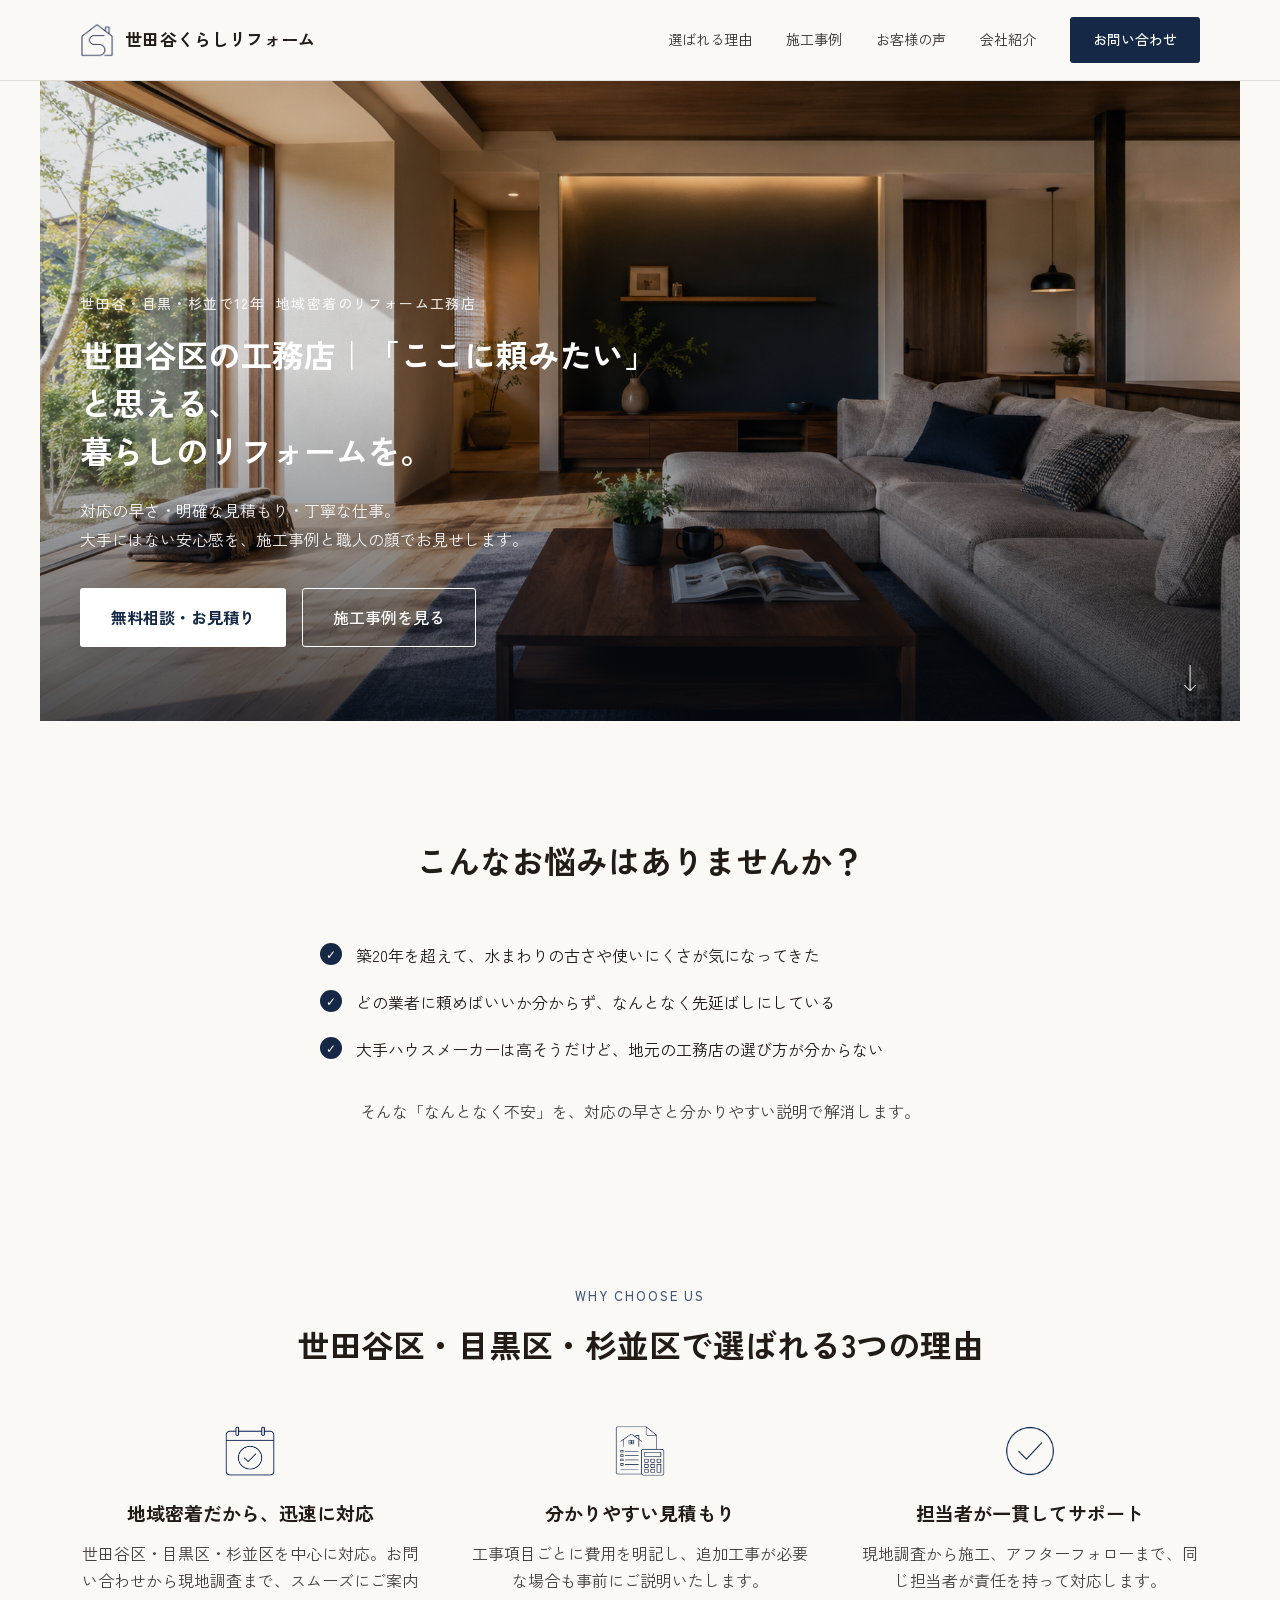
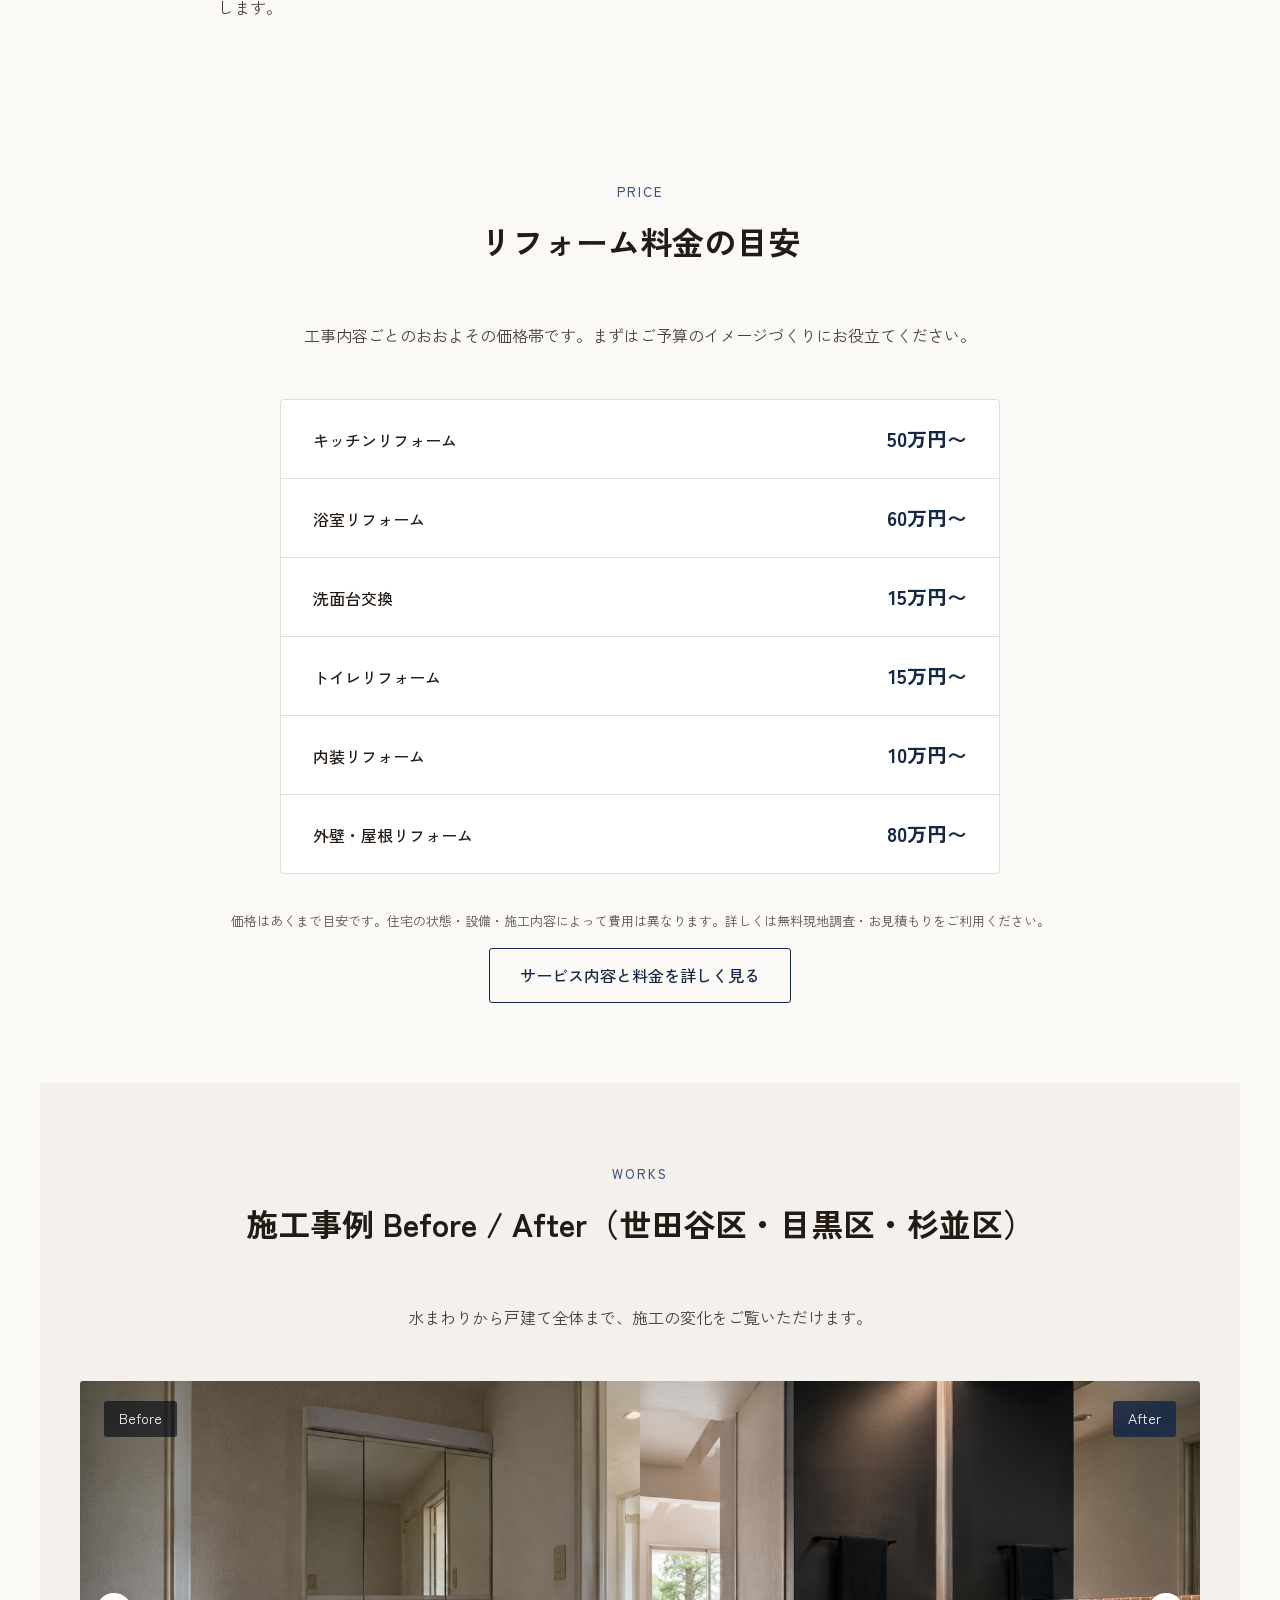
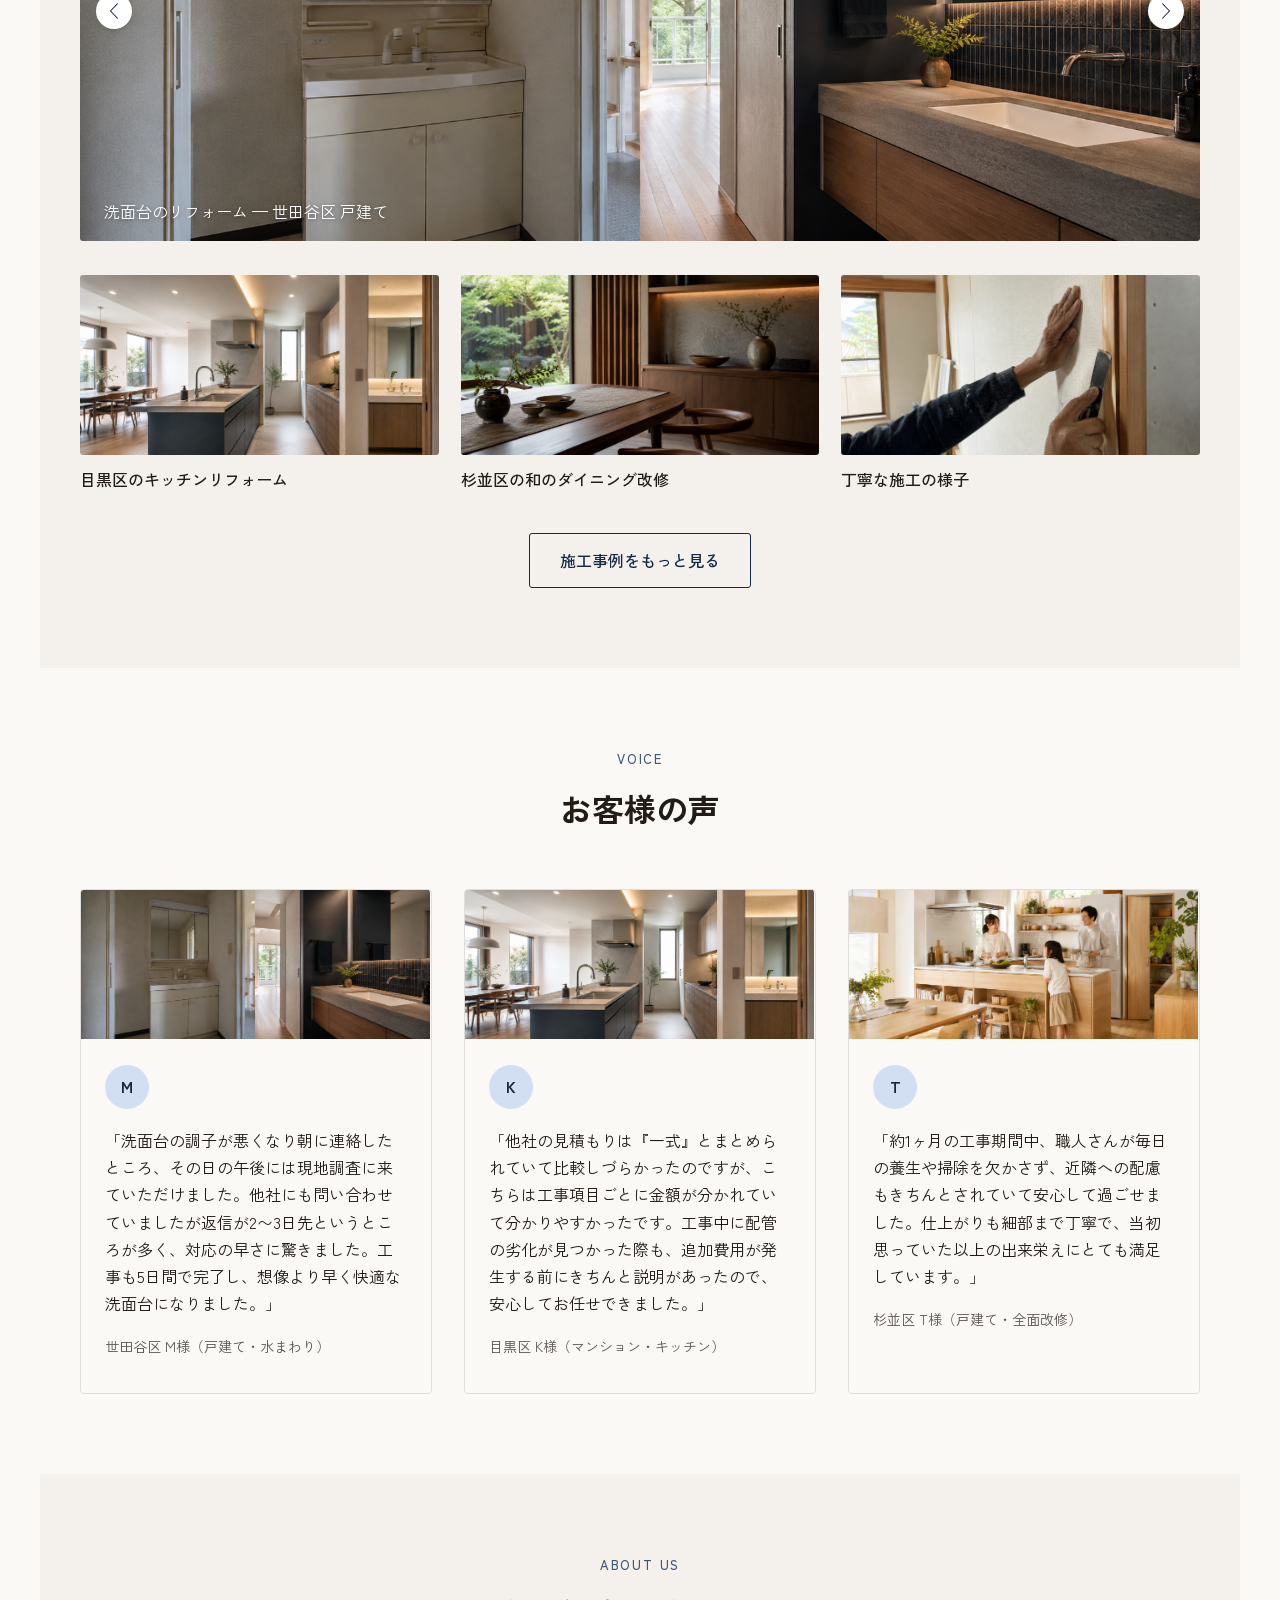
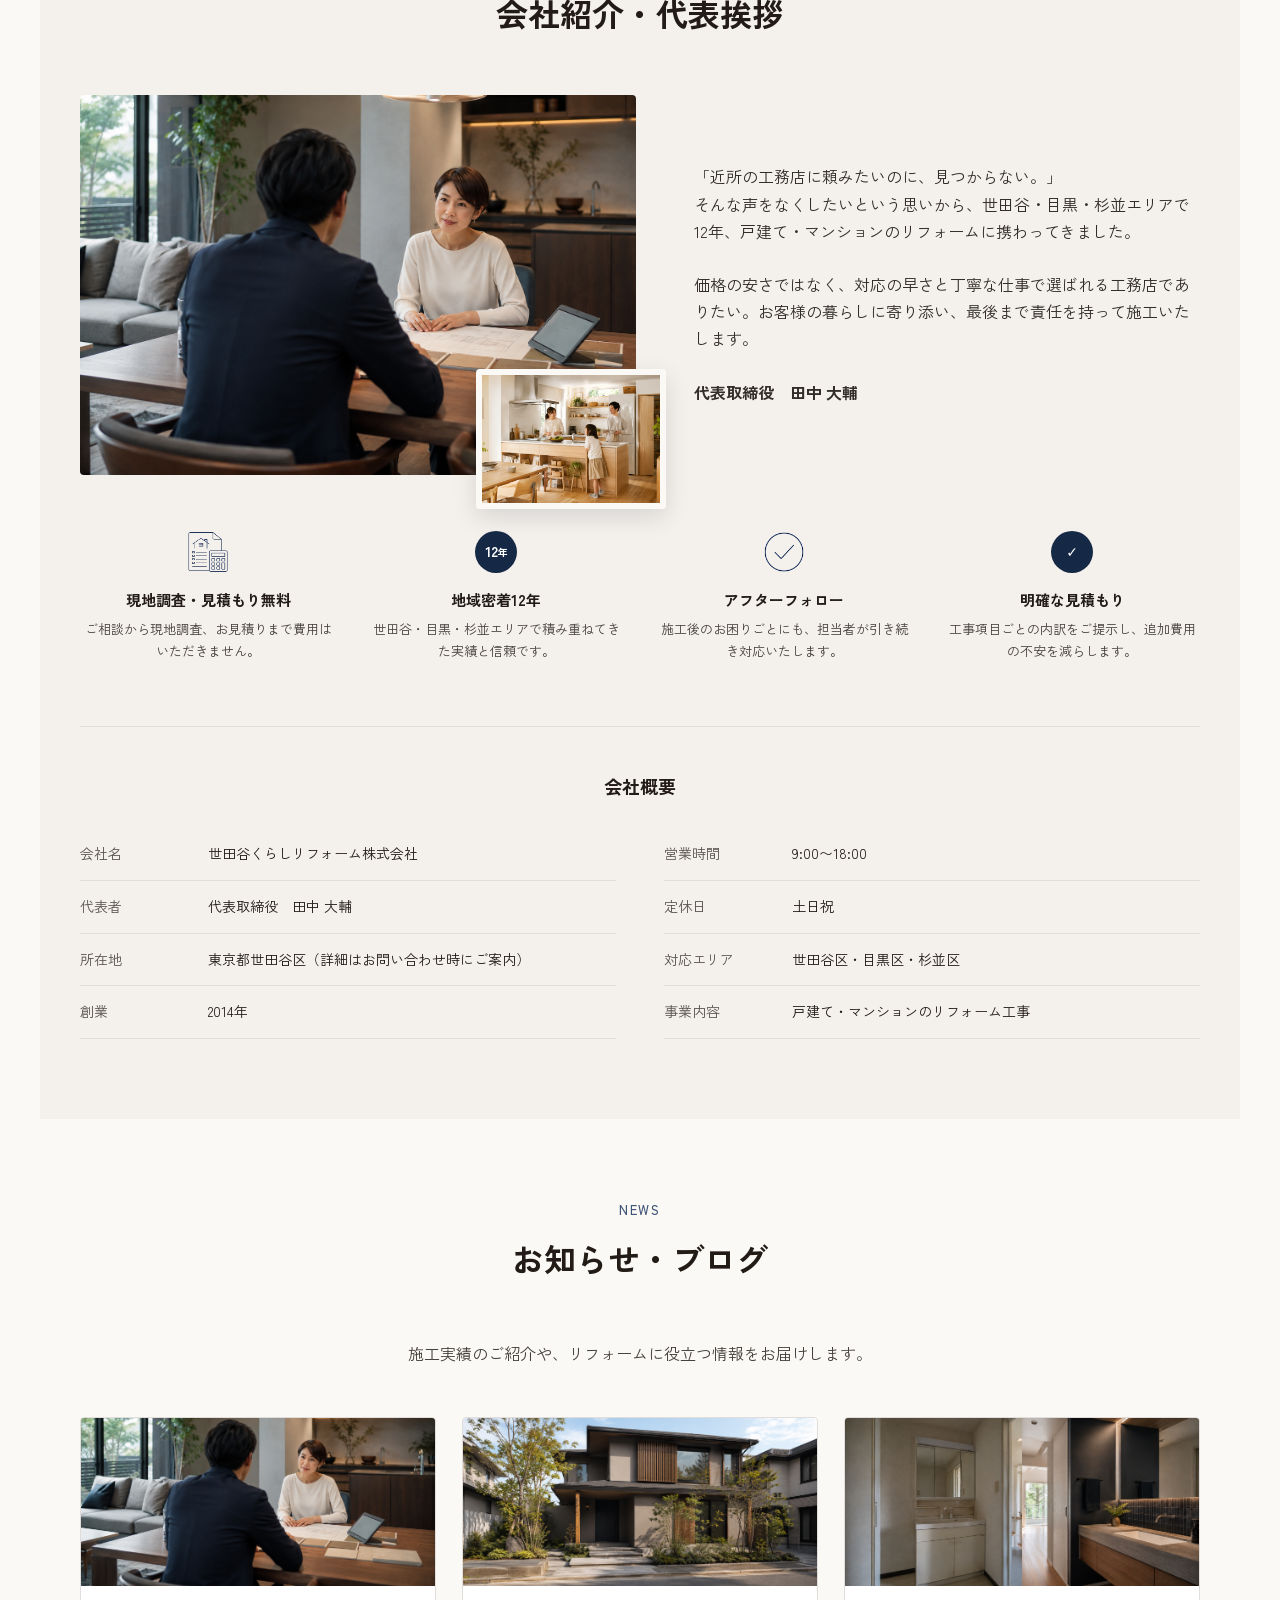
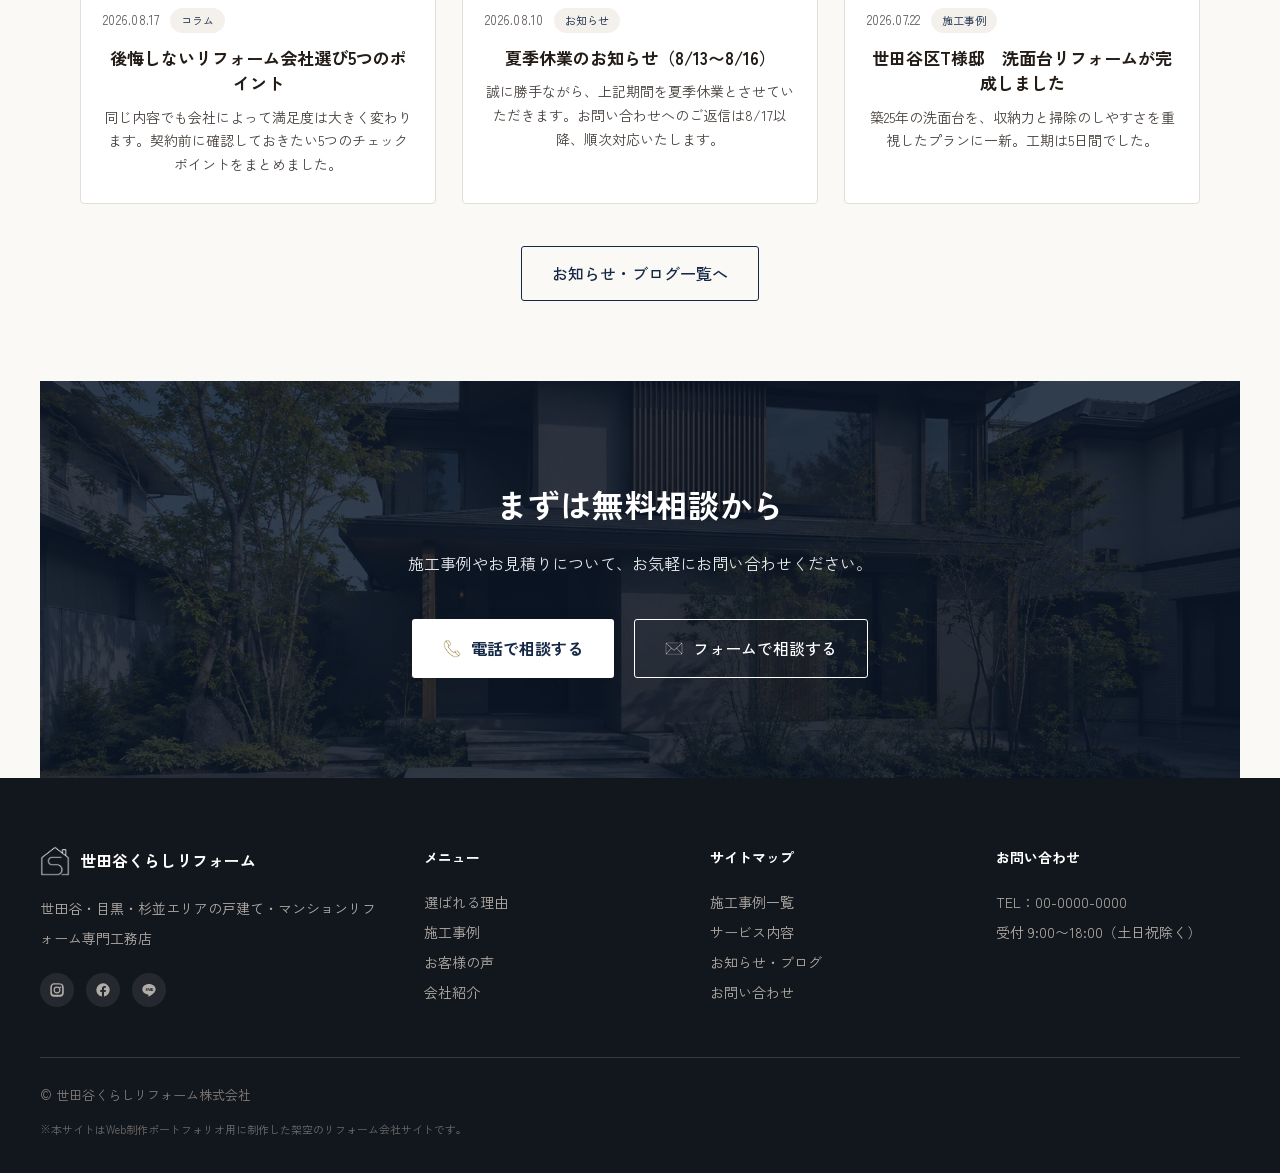
==== commit 5118a81e: "SEOキーワードを見出し(h2/h3)とalt文言に反映 「世田谷区 リフォーム」「目黒区 キッチンリフォーム」「杉並区 工務店」を 意識し、H1・主要見出し・施工事例カードにエリア×工事内容を自然な" ====
--- a/index.html
+++ b/index.html
@@ -59,7 +59,7 @@
     <div class="hero-scrim"></div>
     <div class="hero-inner">
       <p class="eyebrow eyebrow-light">世田谷・目黒・杉並で12年&nbsp;&nbsp;地域密着のリフォーム工務店</p>
-      <h1>「ここに頼みたい」と思える、<br>暮らしのリフォームを。</h1>
+      <h1>世田谷区の工務店｜「ここに頼みたい」と思える、<br>暮らしのリフォームを。</h1>
       <p class="hero-lead">対応の早さ・明確な見積もり・丁寧な仕事。<br>大手にはない安心感を、施工事例と職人の顔でお見せします。</p>
       <div class="hero-actions">
         <a href="contact.html" class="btn btn-onlight">無料相談・お見積り</a>
@@ -86,7 +86,7 @@
   <!-- ===== 選ばれる3つの理由 ===== -->
   <section id="reasons" class="section section-center">
     <p class="eyebrow reveal">WHY CHOOSE US</p>
-    <h2 class="reveal">選ばれる3つの理由</h2>
+    <h2 class="reveal">世田谷区・目黒区・杉並区で選ばれる3つの理由</h2>
     <div class="reasons-grid">
       <div class="reason-card reveal reveal-1">
         <img src="assets/img/icon-speed.png" alt="" class="reason-icon">
@@ -109,7 +109,7 @@
   <!-- ===== 料金の目安 ===== -->
   <section id="price" class="section section-center">
     <p class="eyebrow reveal">PRICE</p>
-    <h2 class="reveal">料金の目安</h2>
+    <h2 class="reveal">リフォーム料金の目安</h2>
     <p class="section-lead reveal">工事内容ごとのおおよその価格帯です。まずはご予算のイメージづくりにお役立てください。</p>
     <div class="price-grid reveal reveal-1">
       <div class="price-row"><span class="price-row-label">キッチンリフォーム</span><span class="price-row-value">50万円〜</span></div>
@@ -128,7 +128,7 @@
   <!-- ===== 施工事例 Before/After ===== -->
   <section id="works" class="section section-center section-alt">
     <p class="eyebrow reveal">WORKS</p>
-    <h2 class="reveal">施工事例 Before / After</h2>
+    <h2 class="reveal">施工事例 Before / After（世田谷区・目黒区・杉並区）</h2>
     <p class="section-lead reveal">水まわりから戸建て全体まで、施工の変化をご覧いただけます。</p>
 
     <div class="compare reveal">
@@ -146,16 +146,16 @@
 
     <div class="cases-grid">
       <div class="case-card reveal reveal-1">
-        <img src="assets/img/case-kitchen.png" alt="キッチン施工事例">
-        <p>キッチンリフォーム</p>
+        <img src="assets/img/case-kitchen.png" alt="目黒区のキッチンリフォーム施工事例">
+        <h3>目黒区のキッチンリフォーム</h3>
       </div>
       <div class="case-card reveal reveal-2">
-        <img src="assets/img/case-dining.png" alt="ダイニング施工事例">
-        <p>和のダイニング改修</p>
+        <img src="assets/img/case-dining.png" alt="杉並区の和室リフォーム施工事例">
+        <h3>杉並区の和のダイニング改修</h3>
       </div>
       <div class="case-card reveal reveal-3">
-        <img src="assets/img/case-wallcloth.png" alt="施工中の職人の様子">
-        <p>丁寧な施工の様子</p>
+        <img src="assets/img/case-wallcloth.png" alt="目黒区の全面改修 施工中の職人の様子">
+        <h3>丁寧な施工の様子</h3>
       </div>
     </div>
 
@@ -178,7 +178,7 @@
         </div>
       </blockquote>
       <blockquote class="voice-card reveal reveal-2">
-        <img src="assets/img/case-kitchen.png" alt="目黒区K様邸の施工の様子" class="voice-photo">
+        <img src="assets/img/case-kitchen.png" alt="目黒区でのキッチンリフォーム施工の様子" class="voice-photo">
         <div class="voice-card-body">
           <span class="voice-avatar">K</span>
           <p class="voice-text">「他社の見積もりは『一式』とまとめられていて比較しづらかったのですが、こちらは工事項目ごとに金額が分かれていて分かりやすかったです。工事中に配管の劣化が見つかった際も、追加費用が発生する前にきちんと説明があったので、安心してお任せできました。」</p>
--- a/assets/css/style.css
+++ b/assets/css/style.css
@@ -243,7 +243,7 @@
 }
 .cases-grid { display: grid; grid-template-columns: repeat(3, 1fr); gap: 22px; margin-top: 34px; text-align: left; }
 .case-card img { width: 100%; height: 180px; object-fit: cover; border-radius: 3px; margin-bottom: 13px; }
-.case-card p { font-size: 16px; font-weight: 500; }
+.case-card h3, .case-card p { font-size: 16px; font-weight: 500; margin: 0; }
 
 /* ===== 施工事例一覧ページ（ギャラリー＋フィルター） ===== */
 .case-filter {
@@ -293,7 +293,7 @@
 .case-gallery .case-card:hover { box-shadow: 0 18px 36px oklch(0% 0 0 / .08); transform: translateY(-3px); }
 .case-gallery .case-card img { height: 200px; margin-bottom: 0; }
 .case-card-body { padding: 20px 22px 24px; }
-.case-card-body p { margin-bottom: 0 !important; font-size: 16px; font-weight: 700; margin: 0 0 10px !important; }
+.case-card-body h3, .case-card-body p { margin-bottom: 0 !important; font-size: 16px; font-weight: 700; margin: 0 0 10px !important; }
 .case-tags { display: flex; flex-wrap: wrap; gap: 8px; }
 .case-tag {
   font-size: 12px;
